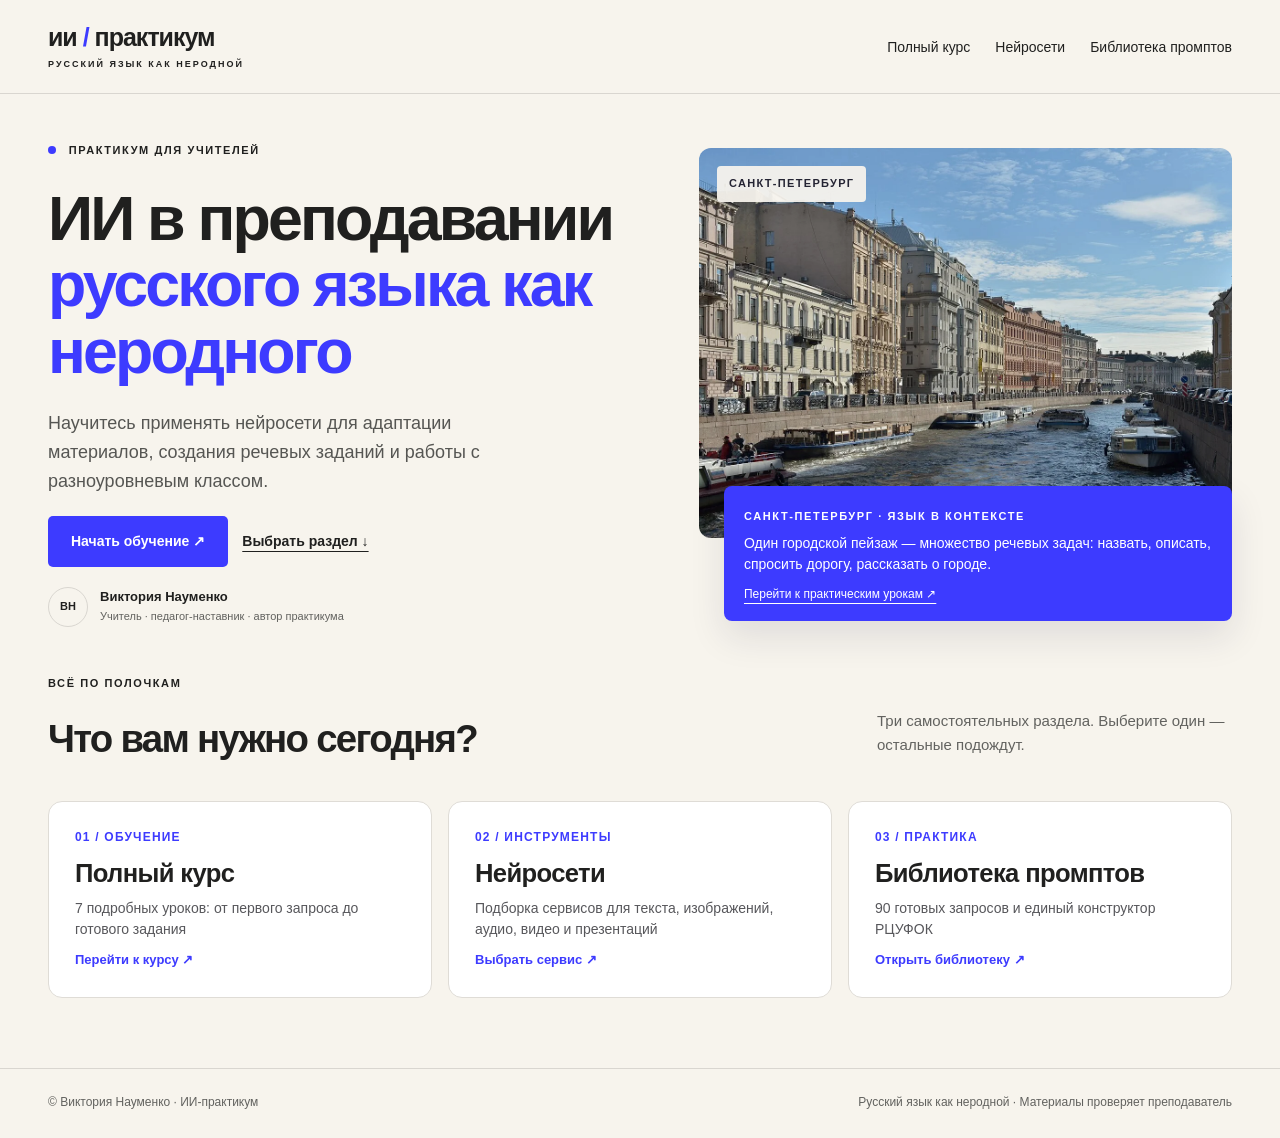
==== docs/index.html @ 8ccc980a "Simplify introductory copy and advertise focused seven-lesson course" ====
<!doctype html><html lang="ru"><head><meta charset="utf-8"><meta name="viewport" content="width=device-width,initial-scale=1"><meta name="description" content="Практикум Виктории Науменко по использованию нейросетей в преподавании русского языка как неродного. Курс, каталог нейросетей и библиотека промптов."><title>ИИ в преподавании русского языка как неродного — Виктория Науменко</title><link rel="icon" href="assets/favicon.svg" type="image/svg+xml"><link rel="stylesheet" href="style.css"></head><body class="home-page"><a class="skip" href="#main">Перейти к содержанию</a><header><a class="brand" href="index.html">ии<span> / </span>практикум<span class="brandtag">РУССКИЙ ЯЗЫК КАК НЕРОДНОЙ</span></a><nav aria-label="Разделы сайта"><a href="course.html">Полный курс</a><a href="tools.html">Нейросети</a><a href="ai-lab.html#library">Библиотека промптов</a></nav></header><main id="main"><section class="hero wrap"><div class="hero-copy"><div class="eyebrow"><span class="dot"></span> ПРАКТИКУМ ДЛЯ УЧИТЕЛЕЙ</div><h1>ИИ в преподавании <span>русского языка как неродного</span></h1><p class="lead">Научитесь применять нейросети для адаптации материалов, создания речевых заданий и работы с разноуровневым классом.</p><div class="actions"><a class="button primary" href="course.html">Начать обучение ↗</a><a class="textlink" href="#sections">Выбрать раздел ↓</a></div><div class="byline"><span class="initials">ВН</span><div><b>Виктория Науменко</b><small>Учитель · педагог-наставник · автор практикума</small></div></div></div><figure class="hero-photo"><img id="heroPhoto" src="assets/petersburg-moyka.webp" width="900" height="1100" fetchpriority="high" alt="Санкт-Петербург, набережная реки Мойки: историческая архитектура и городской пейзаж"><figcaption><span class="label">САНКТ-ПЕТЕРБУРГ · ЯЗЫК В КОНТЕКСТЕ</span><p>Один городской пейзаж — множество речевых задач: назвать, описать, спросить дорогу, рассказать о городе.</p><a href="course.html">Перейти к практическим урокам ↗</a></figcaption></figure></section><section id="sections" class="wrap section home-sections"><div class="sectionhead"><div><div class="eyebrow">ВСЁ ПО ПОЛОЧКАМ</div><h2>Что вам нужно сегодня?</h2></div><p>Три самостоятельных раздела. Выберите один — остальные подождут.</p></div><div class="start-grid"><a class="start-card" href="course.html"><span>01 / ОБУЧЕНИЕ</span><strong>Полный курс</strong><small>7 подробных уроков: от первого запроса до готового задания</small><b>Перейти к курсу ↗</b></a><a class="start-card" href="tools.html"><span>02 / ИНСТРУМЕНТЫ</span><strong>Нейросети</strong><small>Подборка сервисов для текста, изображений, аудио, видео и презентаций</small><b>Выбрать сервис ↗</b></a><a class="start-card" href="ai-lab.html#library"><span>03 / ПРАКТИКА</span><strong>Библиотека промптов</strong><small>90 готовых запросов и единый конструктор РЦУФОК</small><b>Открыть библиотеку ↗</b></a></div></section></main><footer class="home-footer wrap"><span>© Виктория Науменко · ИИ-практикум</span><span>Русский язык как неродной · Материалы проверяет преподаватель</span></footer></body></html>
---- docs/style.css ----
:root{--paper:#f7f4ed;--ink:#20201f;--blue:#3d3bff;--muted:#62625f;--line:#d9d6d0;--pink:#ff4fa3;--yellow:#ffd400}*{box-sizing:border-box}html{scroll-behavior:smooth;scroll-padding-top:105px}body{margin:0;background:var(--paper);color:var(--ink);font:16px/1.6 Arial,Helvetica,sans-serif}a{color:inherit;text-underline-offset:5px}button,input,select,textarea{font:inherit}button,a,input,select,textarea{ -webkit-tap-highlight-color:transparent}button{cursor:pointer}button:focus-visible,a:focus-visible,input:focus-visible,textarea:focus-visible,select:focus-visible,summary:focus-visible{outline:3px solid var(--pink);outline-offset:4px}h1,h2,h3,p{margin-top:0}h1,h2,h3{line-height:1.06;letter-spacing:-.045em}h1{font-size:clamp(55px,6.1vw,91px);font-weight:800;margin-bottom:25px}h2{font-size:clamp(34px,3.6vw,54px);font-weight:750;margin-bottom:24px}h3{font-size:25px;letter-spacing:-.025em}p{margin-bottom:20px}.wrap{max-width:1280px;margin:auto;padding-left:48px;padding-right:48px}header{display:flex;justify-content:space-between;align-items:center;padding:24px 48px;border-bottom:1px solid var(--line);position:sticky;top:0;background:rgba(247,244,237,.97);z-index:20}.brand{font-size:25px;font-weight:800;letter-spacing:-1px;text-decoration:none;line-height:1.1}.brand>span:first-child{color:var(--blue)}.brandtag{display:block;font-size:9px;letter-spacing:2px;margin-top:8px;font-weight:600}nav{display:flex;align-items:center;gap:28px}nav a{text-decoration:none;font-size:14px}.navbtn{border:1px solid var(--ink);padding:11px 18px;border-radius:4px}.hero{display:grid;grid-template-columns:1.2fr 1fr;gap:55px;padding-top:68px;padding-bottom:65px;align-items:center}.eyebrow,.label{font-size:11px;font-weight:700;letter-spacing:1.6px;line-height:1.5}.eyebrow{margin-bottom:26px}.dot{display:inline-block;width:8px;height:8px;border-radius:50%;background:var(--blue);margin-right:8px}h1 span,.blue{color:var(--blue)}.lead{font-size:18px;max-width:500px;line-height:1.6;color:#565653}.actions{display:flex;gap:14px;align-items:center;flex-wrap:wrap}.button{display:inline-flex;justify-content:center;align-items:center;gap:24px;padding:14px 22px;border:1px solid transparent;border-radius:5px;text-decoration:none;font-size:14px;font-weight:700;line-height:1.5;transition:transform .15s,background .15s}.button:hover{transform:translateY(-2px)}.primary{background:var(--blue);color:#fff}.secondary{border-color:var(--line);background:transparent;color:var(--ink)}.textlink{font-size:14px;font-weight:700}.byline{display:flex;align-items:center;gap:12px;margin-top:38px;font-size:13px}.byline small{display:block;color:var(--muted);font-size:11px}.initials{border:1px solid var(--line);border-radius:50%;width:40px;height:40px;display:grid;place-items:center;font-size:11px;font-weight:bold}.hero-art{background:#e9e7e1;border:1px solid #d9d6cf;padding:26px 30px 0;position:relative;border-radius:8px}.art-top,.art-foot{font-size:10px;letter-spacing:1px;display:flex;justify-content:space-between;align-items:center}.oldprompt{margin:24px 24px 0;background:var(--paper);padding:18px 22px;transform:rotate(-3deg);border:1px solid var(--line)}.oldprompt small,.newprompt small{font-size:10px;font-weight:bold;letter-spacing:1px}.oldprompt p{font-size:25px;line-height:1.2;margin:10px 0 0;color:#666}.arrow{text-align:center;font-size:32px;line-height:1.4}.newprompt{position:relative;background:var(--blue);color:white;padding:27px 30px;transform:rotate(2deg);box-shadow:7px 9px 0 #d4d0c8}.newprompt h2{font-size:39px;margin:16px 0 20px}.arttags{display:flex;gap:8px}.arttags span{border:1px solid #aaa9ff;border-radius:30px;padding:4px 10px;font-size:10px}.newprompt p{border-top:1px solid #8583ff;padding-top:15px;margin:17px 0 0;font-size:16px}.art-foot{padding:25px 0 18px;letter-spacing:0}.art-foot b{font-size:27px}.strip{border-block:1px solid var(--line);display:flex;justify-content:space-evenly;padding:20px 30px;gap:20px;font-size:11px;font-weight:700}.strip span:before{content:'+';color:var(--blue);margin-right:13px;font-size:16px}.section{padding-top:95px;padding-bottom:95px}.sectionhead{display:flex;justify-content:space-between;align-items:flex-end;gap:55px;margin-bottom:40px}.sectionhead h2{margin-bottom:0}.sectionhead>p{max-width:355px;color:var(--muted);font-size:15px;margin-bottom:4px}.course-layout{display:grid;grid-template-columns:260px 1fr;gap:65px}.course-aside{padding-top:30px}.course-aside strong{display:block;font-size:55px;letter-spacing:-3px;margin:5px 0}.course-aside p{font-size:13px;color:var(--muted)}progress{width:100%;height:5px;accent-color:var(--blue);margin-bottom:20px}.plain{border:0;padding:0;background:none;text-decoration:underline;font-size:12px;color:var(--muted)}.aside-note{margin-top:55px;font-size:16px;border-left:3px solid var(--pink);padding-left:17px}.lesson{border-top:1px solid var(--line)}.lesson:last-child{border-bottom:1px solid var(--line)}summary{cursor:pointer;list-style:none}summary::-webkit-details-marker{display:none}.lesson>summary{display:flex;gap:22px;padding:25px 0;align-items:center}.lesson-num{color:var(--blue);font:13px monospace}.lesson-title{font-size:20px;font-weight:700;letter-spacing:-.5px;flex:1}.lesson>summary:after{content:'+';font-size:24px}.lesson[open]>summary:after{content:'−'}.lesson-body{padding:0 0 28px 40px;font-size:15px}.lesson-body h4{margin-bottom:8px}.practice{padding:20px;background:#ebe9ff;border-radius:4px;margin:20px 0}.practice p:last-child{margin:0}.check{display:flex!important;gap:10px;align-items:flex-start;font-size:13px!important;font-weight:normal!important;cursor:pointer}.check input{width:17px!important;height:17px;margin:3px 0 0;accent-color:var(--blue);flex-shrink:0}.tools-section{background:#edebe5}.filters{display:flex;flex-wrap:wrap;gap:8px;margin-bottom:28px}.filters button,.tabs button{border:1px solid #cac7bf;background:transparent;border-radius:30px;padding:9px 17px;color:var(--ink);font-size:13px}.filters button.active,.filters button[aria-pressed=true]{background:var(--ink);color:#fff;border-color:var(--ink)}.toolsgrid{display:grid;grid-template-columns:repeat(3,1fr);gap:18px}.tool{background:var(--paper);padding:27px;border:1px solid var(--line);border-radius:7px;display:flex;flex-direction:column}.tool-top{display:flex;justify-content:space-between;align-items:center;margin-bottom:24px}.tool-icon{display:grid;place-items:center;background:#e7e5ff;color:var(--blue);font-size:23px;font-weight:800;width:46px;height:46px;border-radius:12px}.tag{font-size:10px;letter-spacing:.7px;text-transform:uppercase}.tool h3{margin-bottom:12px}.tool p{font-size:14px;color:var(--muted)}.tool .use{color:var(--ink);font-size:14px;border-top:1px solid var(--line);padding-top:15px}.tool .access{font-size:12px}.tool>a{margin-top:auto;font-size:13px;font-weight:bold}.tool .source{font-size:11px;font-weight:normal;margin-top:10px;color:var(--muted)}.source-note{border-top:1px solid #ccc8be;padding-top:24px;margin-top:30px;font-size:13px}.source-note summary{font-weight:700}.source-note[open] summary{margin-bottom:20px}.formula{display:grid;grid-template-columns:repeat(6,1fr);gap:0;border:1px solid var(--line);margin-top:45px}.formula>div{padding:22px 17px;border-right:1px solid var(--line)}.formula>div:last-child{border:0}.formula strong{display:block;color:var(--blue);font-size:55px;line-height:1.1}.formula h3{font-size:16px;margin-top:19px;letter-spacing:0}.formula p{font-size:12px;color:var(--muted);margin:0}.comparison{display:grid;grid-template-columns:1fr 1.6fr;gap:55px;margin-top:40px}.comparison>div{padding:28px 0}.comparison>div:first-child{border-top:3px solid #bcb9b1}.comparison>div:last-child{border-top:3px solid var(--blue)}.comparison h3{margin-top:24px}.comparison p{font-size:15px}.comparison .label{display:block;margin-bottom:20px}.builder-section{background:#e9e8fc}.builder{display:grid;grid-template-columns:1fr 1fr;background:var(--paper);border:1px solid #cfcded;border-radius:8px;overflow:hidden}.builder form{padding:35px}.fields{display:grid;grid-template-columns:1fr 1fr;gap:0 18px}label{display:block;font-size:12px;font-weight:700;margin-bottom:18px}label span{font-weight:normal;color:var(--muted)}input,select,textarea{width:100%;padding:11px 12px;border:1px solid #ccc9c0;border-radius:4px;background:#fffefa;color:var(--ink);margin-top:7px;font-size:14px}textarea{resize:vertical}input::placeholder,textarea::placeholder{color:#72726f}form .button{margin-top:10px;width:100%}.result{background:white;padding:35px;display:flex;flex-direction:column;border-left:1px solid var(--line)}.resulttop{display:flex;justify-content:space-between;align-items:center;margin-bottom:18px}#wordcount{font-size:11px;color:var(--muted)}#output{flex:1;min-height:520px;border:0;background:#f6f6f3;padding:20px;font:13px/1.8 monospace;margin:0 0 20px}.open-services{display:flex;flex-wrap:wrap;gap:8px 16px;font-size:12px;margin-top:25px}.open-services span{width:100%;color:var(--muted)}.hint{font-size:12px;color:var(--muted);margin:17px 0 0}.searchbar{display:flex;gap:15px;margin-bottom:22px}.search{display:flex;align-items:center;gap:12px;border-bottom:1px solid var(--ink);flex:1;margin:0;font-size:28px}.search input{border:0;background:transparent;margin:0;padding:12px 0;font-size:15px}.count{font-size:12px;color:var(--muted);margin-bottom:22px}.promptgrid{display:grid;grid-template-columns:repeat(3,1fr);gap:20px}.promptcard{padding:26px;border:1px solid var(--line);border-radius:6px;display:flex;flex-direction:column;background:#fcfaf5}.promptcard:hover{border-color:#a8a6ff}.prompttop{display:flex;align-items:center;justify-content:space-between;color:var(--blue);font-size:10px;text-transform:uppercase;letter-spacing:.7px;margin-bottom:24px}.star{font-size:25px;background:none;border:0;color:var(--ink);line-height:1}.star[aria-pressed=true]{color:#9b5e00}.promptcard h3{font-size:23px}.promptcard p{font-size:14px;color:var(--muted)}.promptcard .cardbottom{display:flex;align-items:center;justify-content:space-between;gap:10px;margin-top:auto}.cardbottom small{font-size:11px;color:var(--muted)}.linkbutton{background:none;border:0;padding:0;font-size:13px;font-weight:700;color:var(--blue);text-decoration:underline;text-underline-offset:4px}.empty{padding:40px;border:1px solid var(--line);grid-column:1/-1}.case-section{background:#efede7}.case-original{background:var(--paper);border-left:3px solid var(--blue);padding:25px 30px;margin-bottom:30px}.case-original p{margin:12px 0 0;font-size:18px;max-width:850px}.tabs{display:flex;gap:10px;margin-bottom:25px}.tabs button[aria-selected=true]{background:var(--blue);color:white;border-color:var(--blue)}#casePanel{background:#fffdf8;padding:35px;display:grid;grid-template-columns:1.1fr 1fr;gap:50px;border:1px solid var(--line);min-height:290px}#casePanel h3{font-size:24px}#casePanel p,#casePanel li{font-size:15px}.answer{font-size:13px!important;background:#eeedff;padding:16px}.checklayout{display:grid;grid-template-columns:1.7fr 1fr;gap:60px}.quality{display:flex;gap:18px;border-top:1px solid var(--line);padding:20px 0;font-size:15px;font-weight:400;margin:0}.quality input{width:18px;height:18px;margin-top:4px;accent-color:var(--blue);flex-shrink:0}.quality b{display:block;margin-bottom:5px}.quality small{font-size:13px;color:var(--muted)}.check-result{background:#eae8ff;padding:32px;align-self:start}.check-result strong{display:block;font-size:72px;letter-spacing:-5px}.check-result p{font-size:14px}.faq{border-bottom:1px solid var(--line);padding:23px 0}.faq summary{font-size:16px;font-weight:700;padding-right:25px}.faq summary:after{content:' +';float:right;color:var(--blue)}.faq p{font-size:15px;max-width:900px;margin:20px 0 0}.finish{background:var(--blue);color:white;padding:64px 0}.finish>.wrap{display:flex;justify-content:space-between;align-items:center;gap:40px}.finish h2{font-size:48px}.finish p{font-size:15px;margin:0;color:#e2e1ff}.yellow{background:var(--yellow);color:var(--ink);white-space:nowrap}footer{display:grid;grid-template-columns:1.4fr 1fr;gap:100px;padding-top:45px;padding-bottom:45px;font-size:13px}footer p{font-size:12px;color:var(--muted);margin:10px 0}footer small{font-size:11px;color:var(--muted)}dialog{border:1px solid var(--line);border-radius:10px;padding:30px;width:min(780px,calc(100% - 30px));max-height:88vh;background:var(--paper);color:var(--ink)}dialog::backdrop{background:#15153088;backdrop-filter:blur(4px)}.dialoghead{display:flex;justify-content:space-between;align-items:center;margin-bottom:20px}.dialoghead button{font-size:30px;border:0;background:none}.dialoghead+h2{font-size:30px}dialog pre{white-space:pre-wrap;font:14px/1.8 Arial,sans-serif;background:white;border:1px solid var(--line);padding:25px;max-height:48vh;overflow:auto}#toast{position:fixed;bottom:25px;left:50%;transform:translate(-50%,20px);background:var(--ink);color:white;padding:14px 24px;border-radius:7px;font-size:14px;opacity:0;pointer-events:none;z-index:100;transition:.2s}#toast.show{opacity:1;transform:translate(-50%,0)}.skip{position:fixed;top:-100px;left:10px;z-index:100;background:var(--yellow);padding:10px}.skip:focus{top:10px}@media(min-width:1500px){header{padding-inline:calc((100vw - 1184px)/2)}}@media(max-width:1000px){.wrap{padding-inline:28px}header{padding:20px 28px}.hero{gap:30px}.newprompt h2{font-size:32px}.hero-art{padding:22px 20px 0}.strip{flex-wrap:wrap;justify-content:center}.toolsgrid,.promptgrid{grid-template-columns:repeat(2,1fr)}.formula{grid-template-columns:repeat(3,1fr)}.formula>div{border-bottom:1px solid var(--line)}.course-layout{grid-template-columns:200px 1fr;gap:35px}.builder form,.result{padding:24px}.sectionhead{gap:30px}.sectionhead>p{max-width:300px}nav{gap:18px}}@media(max-width:720px){html{scroll-padding-top:130px}header{padding:14px 20px;display:block}.brand{font-size:22px;display:block}.brandtag{display:none}nav{margin-top:15px;justify-content:space-between;gap:10px}nav a{font-size:11px}.navbtn{padding:7px 10px}.wrap{padding-inline:22px}.hero{grid-template-columns:1fr;padding-top:40px;padding-bottom:40px;gap:35px}h1{font-size:60px}.eyebrow{font-size:9px;margin-bottom:22px}.hero-art{max-width:450px;width:100%;margin:auto}.newprompt h2{font-size:37px}.strip{display:grid;grid-template-columns:1fr 1fr;padding:18px;font-size:10px;gap:14px}.strip span:before{margin-right:6px}.section{padding-block:58px}.sectionhead{display:block;margin-bottom:28px}.sectionhead>p{max-width:none;margin-top:22px}.course-layout{grid-template-columns:1fr;gap:25px}.course-aside{padding:0}.course-aside strong{font-size:34px;letter-spacing:-1px}.course-aside p,.aside-note{display:none}progress{margin-bottom:5px}.lesson-title{font-size:18px}.lesson-body{padding-left:0}.toolsgrid,.promptgrid{grid-template-columns:1fr}.tool{padding:24px}.formula>div{padding:20px 13px}.formula strong{font-size:43px}.formula h3{font-size:14px}.comparison{grid-template-columns:1fr;gap:0;margin-top:25px}.builder{grid-template-columns:1fr}.result{border-left:0;border-top:1px solid var(--line)}.fields{gap:0 12px}.builder form,.result{padding:23px}#output{min-height:470px}.searchbar{gap:10px}.searchbar>.button{padding:10px;font-size:11px}.search input{font-size:13px}.filters{gap:7px}.filters button{padding:7px 12px;font-size:12px}.tabs{gap:6px}.tabs button{font-size:11px;padding:8px 10px}#casePanel{grid-template-columns:1fr;gap:12px;padding:24px}.case-original{padding:24px}.case-original p{font-size:16px}.checklayout{grid-template-columns:1fr;gap:25px}.finish>.wrap{display:block}.finish h2{font-size:40px}.finish .button{margin-top:25px}footer{grid-template-columns:1fr;gap:25px;padding-block:35px}.button{padding:13px 18px}.lead{font-size:16px}dialog{padding:20px}.hero .actions{gap:20px}}@media(prefers-reduced-motion:reduce){html{scroll-behavior:auto}*{transition:none!important}}@media print{header,.hero,.strip,#course,#tools,#formula,#builder,#library,#case,.finish,footer,.faq,.check-result button,dialog,#toast{display:none!important}.section{padding:0}.wrap{max-width:none;padding:0}#check{display:block}.checklayout{display:block}.check-result{padding:15px}.quality{break-inside:avoid}.sectionhead h2{font-size:30px}.sectionhead>p{max-width:none}.sectionhead{display:block}body{background:white;font-size:12px}.quality input{appearance:none;width:15px;height:15px;border:1px solid black}.quality input:checked:after{content:'✓'}.check-result strong{font-size:25px;letter-spacing:0}}
/* Editorial revision: photographic context and longer methodological copy. */
h1{font-size:clamp(42px,4.3vw,65px);line-height:1.08;letter-spacing:-.045em}h2{font-size:clamp(30px,3vw,45px);line-height:1.15}h3{line-height:1.2}.hero{grid-template-columns:1.15fr 1fr;gap:55px;padding-block:55px}.hero-photo{margin:0;position:relative;min-width:0}.hero-photo img{width:100%;height:520px;object-fit:cover;border-radius:4px;display:block}.hero-photo figcaption{margin:0 20px;position:relative;background:var(--blue);color:white;padding:24px 28px;margin-top:-85px;box-shadow:0 10px 25px #1d1d3e13}.hero-photo figcaption p{font-size:16px;line-height:1.5;margin:10px 0}.hero-photo figcaption a{font-size:12px}.sectionhead>div,.sectionhead>h2{max-width:690px}.sectionhead h2{max-width:650px}.sectionhead>p{min-width:260px}.starter{display:grid;grid-template-columns:170px 1fr;gap:20px;background:#dedbff;padding:25px 30px;margin-bottom:30px;border-left:4px solid var(--blue)}.starter p{margin:0;font-size:15px}.tool-scope{margin:0;min-width:240px}.tool-scope select{padding:9px;margin:3px 0 0}.tool-detail{margin:0 0 24px;font-size:13px}.tool-detail summary{font-weight:bold;text-decoration:underline;text-underline-offset:4px}.tool-detail p{font-size:13px;margin-top:15px}.tool .developer{font-size:12px}.tool .tag{max-width:75%;text-align:right}.toolsgrid{grid-template-columns:repeat(3,minmax(0,1fr))}.tool{min-width:0}.prompt-path{display:grid;grid-template-columns:1fr 1.6fr;gap:50px;padding-top:40px}.prompt-path h3{margin-top:15px}.prompt-path p,.prompt-path li{font-size:15px}.prompt-path ol{margin:0;padding-left:23px}.prompt-path li{margin-bottom:15px;padding-left:8px}.precise-prompt{margin-top:25px;padding:28px 32px;background:#eceaff;border-left:3px solid var(--blue);font-size:15px}.precise-prompt p{margin-top:15px}.form-guide{font-size:12px;color:var(--muted);line-height:1.5;border-bottom:1px solid var(--line);padding-bottom:18px}.form-error{color:#9a1625;background:#ffeded;padding:12px;font-size:13px}.output-status{font-size:12px;color:#5b5694;min-height:36px}.dialog-method{font-size:14px}.dialog-method summary{color:var(--blue);text-decoration:underline}.dialog-method details{margin-bottom:15px}#rebuildDialog h2{font-size:27px}.photo-lesson{display:grid;grid-template-columns:1.1fr 1fr;gap:50px;align-items:start}.photo-lesson figure{margin:0}.photo-lesson img{width:100%;height:440px;object-fit:cover;border-radius:5px}.photo-lesson figcaption{font-size:11px;color:var(--muted);margin-top:10px}.photo-lesson h3{font-size:27px}.photo-lesson p,.photo-lesson li{font-size:15px}.lesson-sample{padding:22px;background:#eeecff;border-left:3px solid var(--blue)}.worked-examples{background:#eeece6}.worked-example{background:var(--paper);padding:30px;margin-bottom:20px;border:1px solid var(--line)}.worked-example summary{font-size:23px;font-weight:700;line-height:1.3}.worked-example summary:after{content:' +';color:var(--blue)}.worked-example[open] summary{margin-bottom:25px}.worked-grid{display:grid;grid-template-columns:1fr 1fr;gap:25px 40px}.worked-grid h4{font-size:13px;margin:0 0 10px;color:var(--blue)}.worked-grid p{font-size:15px;margin:0}.worked-grid blockquote{font-size:15px;border-left:3px solid var(--line);margin:0;padding:10px 17px}.worked-grid .fix{background:#e8e6ff;padding:20px}.sources-footer{padding-top:30px;border-top:1px solid var(--line);font-size:12px}.sources-footer li{margin-bottom:10px}.noscript{padding:20px;background:#ffd400}.finish h2{font-size:40px;max-width:660px}.finish p{max-width:730px}.check-result strong{font-size:54px}.form-error[hidden]{display:none}.print-title{display:none}.formula{grid-template-columns:repeat(3,1fr)}.formula>div{border-bottom:1px solid var(--line)}.formula strong{font-size:44px}.formula p{font-size:13px}.photo-detail{margin-top:25px;border-top:1px solid var(--line);padding-top:20px}section{overflow-wrap:break-word}button{touch-action:manipulation}.tool-detail summary{padding-block:7px}#favOnly[aria-pressed=true]{background:var(--yellow);border-color:var(--yellow)}
@media(max-width:1000px){.toolsgrid{grid-template-columns:repeat(2,minmax(0,1fr))}.hero{gap:28px}.hero-photo img{height:490px}.hero-photo figcaption{margin-inline:10px;padding:20px}.photo-lesson{gap:25px}.sectionhead>p{min-width:230px}}
@media(max-width:720px){h1{font-size:43px}.hero{grid-template-columns:1fr;padding-top:34px;gap:30px}.hero-photo img{height:360px}.hero-photo figcaption{margin-top:-65px}.hero .lead{font-size:16px}.sectionhead>p{min-width:0}.starter{display:block;padding:22px}.starter p{margin-top:12px}.searchbar{flex-wrap:wrap}.tool-scope{width:100%;min-width:0}.search{min-width:190px}.toolsgrid{grid-template-columns:1fr}.prompt-path{grid-template-columns:1fr;gap:20px}.formula{grid-template-columns:repeat(2,1fr)}.formula>div{border-bottom:1px solid var(--line)}.photo-lesson{grid-template-columns:1fr}.photo-lesson img{height:320px}.worked-grid{grid-template-columns:1fr}.worked-example{padding:22px}.worked-example summary{font-size:20px}.finish h2{font-size:34px}.precise-prompt{padding:22px}.hero-copy .actions{align-items:flex-start}.button{min-height:44px}.filters button{min-height:40px}.form-guide{font-size:13px}.tool .tag{font-size:9px}.byline{margin-top:25px}.hero-photo figcaption p{font-size:15px}}
@media print{main>section:not(#check),.sources-footer,.noscript{display:none!important}#check{display:block!important;padding:0!important}.print-title{display:block;font-size:11px;margin-bottom:15px}.check-result{display:none}.checklayout{display:block}.quality{padding:12px 0}.quality b{font-size:13px}.quality small{font-size:11px}#check .sectionhead>p{font-size:12px}#check h2{font-size:25px}.faq{display:none}@page{size:A4;margin:16mm}}


/* Editorial refinement: recognizable Saint Petersburg hero and calmer navigation */
.hero-photo{isolation:isolate}.hero-photo img{filter:saturate(.93) contrast(1.045);object-position:center 43%;border-radius:12px}
.hero-photo:before{content:"САНКТ-ПЕТЕРБУРГ";position:absolute;z-index:2;left:18px;top:18px;padding:9px 12px;background:rgba(247,244,237,.94);color:#242433;font-size:11px;font-weight:800;letter-spacing:.12em;border-radius:4px;pointer-events:none}
.hero-photo figcaption{border-radius:8px;margin-left:25px;margin-right:0;box-shadow:0 16px 36px #1d1d3e1b}
nav{gap:clamp(10px,2vw,25px)}nav a{white-space:nowrap}
.tool{transition:transform .2s ease,box-shadow .2s ease}.tool:hover{transform:translateY(-3px);box-shadow:0 12px 32px #20204513}
.filters{gap:10px}.filters button{font-weight:650}.filters button.active{background:var(--blue);border-color:var(--blue)}
@media(max-width:700px){.hero-photo:before{left:12px;top:12px}.hero-photo figcaption{margin-right:12px;margin-left:12px}.tool:hover{transform:none}}
@media(prefers-reduced-motion:reduce){.tool{transition:none}.tool:hover{transform:none}}


/* Single learning route: the old six-step preview and duplicate interactive
   builders remain mounted for compatibility, but are no longer shown. */
#course,#builder,#library{display:none!important}
.start-grid{display:grid;grid-template-columns:repeat(3,minmax(0,1fr));gap:16px;margin:28px 0 10px}
.start-card{display:flex;flex-direction:column;gap:14px;padding:26px;min-height:205px;background:#fff;border:1px solid #dfdcd6;border-radius:14px;color:var(--ink);text-decoration:none;transition:transform .18s ease,border-color .18s ease}
.start-card:hover{transform:translateY(-3px);border-color:var(--blue)}
.start-card span{font-size:12px;font-weight:850;letter-spacing:.1em;color:var(--blue)}
.start-card strong{font-size:clamp(19px,2vw,26px);line-height:1.18;letter-spacing:-.025em}
.start-card small{font-size:14px;line-height:1.5;color:#57575b}
@media(max-width:750px){.start-grid{grid-template-columns:1fr}.start-card{min-height:0;padding:22px}}
@media(prefers-reduced-motion:reduce){.start-card{transition:none}.start-card:hover{transform:none}}


/* Focused homepage and standalone catalog */
.home-page .hero{padding-top:48px;padding-bottom:28px;gap:38px}.home-page h1{font-size:clamp(38px,4.9vw,68px);line-height:1.06;max-width:740px}.home-page .hero-photo img{height:390px}.home-page .hero-photo figcaption{padding:16px 20px;margin-top:-52px}.home-page .hero-photo figcaption p{font-size:14px;margin:5px 0}.home-page .byline{margin-top:20px}.home-page .home-sections{padding-top:20px;padding-bottom:60px}.home-page .sectionhead h2{font-size:clamp(27px,3vw,39px)}.home-page .start-card{min-height:185px;gap:10px}.start-card b{font-size:13px;color:var(--blue);margin-top:auto}.home-footer{border-top:1px solid var(--line);padding-top:24px;padding-bottom:26px;display:flex;justify-content:space-between;gap:16px;flex-wrap:wrap;color:var(--muted);font-size:12px}
.tools-page .catalog-title{font-size:clamp(42px,5vw,72px);margin:10px 0 16px}.catalog-title span{color:var(--blue)}.catalog-lead{max-width:760px}.catalog-controls{display:flex;gap:18px;flex-wrap:wrap;margin:30px 0 20px}.catalog-controls label{font-size:13px;font-weight:750;display:flex;flex-direction:column;gap:8px;flex:1;min-width:220px}.catalog-controls input,.catalog-controls select{background:#fff;border:1px solid #ccc8c1;border-radius:8px;padding:13px 15px;min-height:48px}.tools-page .filters button[aria-pressed=true]{background:var(--blue);border-color:var(--blue);color:white}.tools-page .toolsgrid{margin-bottom:26px}.tools-page .tool{background:#fff;border:1px solid var(--line);padding:24px;border-radius:12px;min-width:0}.tools-page .tool h3{font-size:24px}.tools-page .tool-country,.tools-page .tool-kind{color:var(--muted);font-size:12px}.tools-page .tool-top{display:flex;justify-content:space-between}.tools-page .tool-links{display:flex;gap:16px;flex-wrap:wrap;margin-top:20px;font-size:13px;font-weight:750}.catalog-note{font-size:13px;color:var(--muted);max-width:800px}.catalog-next{border-top:1px solid var(--line);padding:45px 0 30px}.catalog-next h2{font-size:32px}
@media(max-width:850px){.home-page .hero{grid-template-columns:1fr}.home-page .hero-photo img{height:300px}.home-page h1{font-size:clamp(36px,8vw,58px)}}
@media(max-width:650px){.home-page header,.tools-page header{padding:15px 20px;align-items:flex-start;gap:14px;flex-direction:column}.home-page header nav,.tools-page header nav{gap:10px;flex-wrap:wrap}.home-page header nav a,.tools-page header nav a{font-size:12px}.home-page .hero-photo figcaption{margin:0 10px;margin-top:-35px}.tools-page .toolsgrid{grid-template-columns:1fr}}
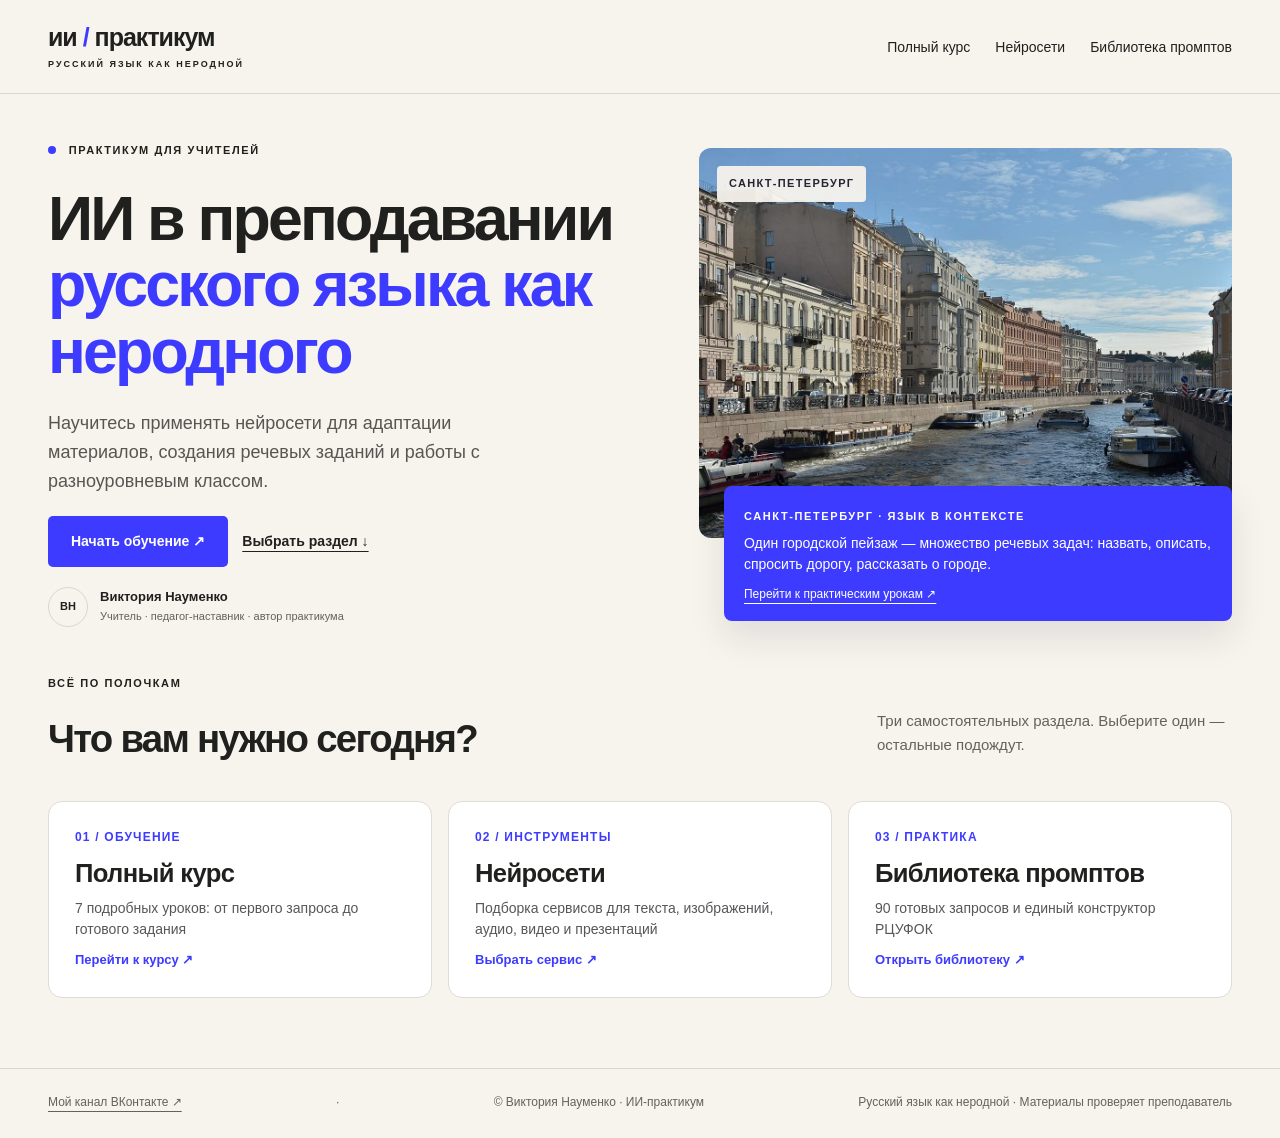
==== commit a6860d98: "Add Victoria's VK channel link to site footer" ====
--- a/docs/index.html
+++ b/docs/index.html
@@ -1 +1 @@
-<!doctype html><html lang="ru"><head><meta charset="utf-8"><meta name="viewport" content="width=device-width,initial-scale=1"><meta name="description" content="Практикум Виктории Науменко по использованию нейросетей в преподавании русского языка как неродного. Курс, каталог нейросетей и библиотека промптов."><title>ИИ в преподавании русского языка как неродного — Виктория Науменко</title><link rel="icon" href="assets/favicon.svg" type="image/svg+xml"><link rel="stylesheet" href="style.css"></head><body class="home-page"><a class="skip" href="#main">Перейти к содержанию</a><header><a class="brand" href="index.html">ии<span> / </span>практикум<span class="brandtag">РУССКИЙ ЯЗЫК КАК НЕРОДНОЙ</span></a><nav aria-label="Разделы сайта"><a href="course.html">Полный курс</a><a href="tools.html">Нейросети</a><a href="ai-lab.html#library">Библиотека промптов</a></nav></header><main id="main"><section class="hero wrap"><div class="hero-copy"><div class="eyebrow"><span class="dot"></span> ПРАКТИКУМ ДЛЯ УЧИТЕЛЕЙ</div><h1>ИИ в преподавании <span>русского языка как неродного</span></h1><p class="lead">Научитесь применять нейросети для адаптации материалов, создания речевых заданий и работы с разноуровневым классом.</p><div class="actions"><a class="button primary" href="course.html">Начать обучение ↗</a><a class="textlink" href="#sections">Выбрать раздел ↓</a></div><div class="byline"><span class="initials">ВН</span><div><b>Виктория Науменко</b><small>Учитель · педагог-наставник · автор практикума</small></div></div></div><figure class="hero-photo"><img id="heroPhoto" src="assets/petersburg-moyka.webp" width="900" height="1100" fetchpriority="high" alt="Санкт-Петербург, набережная реки Мойки: историческая архитектура и городской пейзаж"><figcaption><span class="label">САНКТ-ПЕТЕРБУРГ · ЯЗЫК В КОНТЕКСТЕ</span><p>Один городской пейзаж — множество речевых задач: назвать, описать, спросить дорогу, рассказать о городе.</p><a href="course.html">Перейти к практическим урокам ↗</a></figcaption></figure></section><section id="sections" class="wrap section home-sections"><div class="sectionhead"><div><div class="eyebrow">ВСЁ ПО ПОЛОЧКАМ</div><h2>Что вам нужно сегодня?</h2></div><p>Три самостоятельных раздела. Выберите один — остальные подождут.</p></div><div class="start-grid"><a class="start-card" href="course.html"><span>01 / ОБУЧЕНИЕ</span><strong>Полный курс</strong><small>7 подробных уроков: от первого запроса до готового задания</small><b>Перейти к курсу ↗</b></a><a class="start-card" href="tools.html"><span>02 / ИНСТРУМЕНТЫ</span><strong>Нейросети</strong><small>Подборка сервисов для текста, изображений, аудио, видео и презентаций</small><b>Выбрать сервис ↗</b></a><a class="start-card" href="ai-lab.html#library"><span>03 / ПРАКТИКА</span><strong>Библиотека промптов</strong><small>90 готовых запросов и единый конструктор РЦУФОК</small><b>Открыть библиотеку ↗</b></a></div></section></main><footer class="home-footer wrap"><span>© Виктория Науменко · ИИ-практикум</span><span>Русский язык как неродной · Материалы проверяет преподаватель</span></footer></body></html>+<!doctype html><html lang="ru"><head><meta charset="utf-8"><meta name="viewport" content="width=device-width,initial-scale=1"><meta name="description" content="Практикум Виктории Науменко по использованию нейросетей в преподавании русского языка как неродного. Курс, каталог нейросетей и библиотека промптов."><title>ИИ в преподавании русского языка как неродного — Виктория Науменко</title><link rel="icon" href="assets/favicon.svg" type="image/svg+xml"><link rel="stylesheet" href="style.css"></head><body class="home-page"><a class="skip" href="#main">Перейти к содержанию</a><header><a class="brand" href="index.html">ии<span> / </span>практикум<span class="brandtag">РУССКИЙ ЯЗЫК КАК НЕРОДНОЙ</span></a><nav aria-label="Разделы сайта"><a href="course.html">Полный курс</a><a href="tools.html">Нейросети</a><a href="ai-lab.html#library">Библиотека промптов</a></nav></header><main id="main"><section class="hero wrap"><div class="hero-copy"><div class="eyebrow"><span class="dot"></span> ПРАКТИКУМ ДЛЯ УЧИТЕЛЕЙ</div><h1>ИИ в преподавании <span>русского языка как неродного</span></h1><p class="lead">Научитесь применять нейросети для адаптации материалов, создания речевых заданий и работы с разноуровневым классом.</p><div class="actions"><a class="button primary" href="course.html">Начать обучение ↗</a><a class="textlink" href="#sections">Выбрать раздел ↓</a></div><div class="byline"><span class="initials">ВН</span><div><b>Виктория Науменко</b><small>Учитель · педагог-наставник · автор практикума</small></div></div></div><figure class="hero-photo"><img id="heroPhoto" src="assets/petersburg-moyka.webp" width="900" height="1100" fetchpriority="high" alt="Санкт-Петербург, набережная реки Мойки: историческая архитектура и городской пейзаж"><figcaption><span class="label">САНКТ-ПЕТЕРБУРГ · ЯЗЫК В КОНТЕКСТЕ</span><p>Один городской пейзаж — множество речевых задач: назвать, описать, спросить дорогу, рассказать о городе.</p><a href="course.html">Перейти к практическим урокам ↗</a></figcaption></figure></section><section id="sections" class="wrap section home-sections"><div class="sectionhead"><div><div class="eyebrow">ВСЁ ПО ПОЛОЧКАМ</div><h2>Что вам нужно сегодня?</h2></div><p>Три самостоятельных раздела. Выберите один — остальные подождут.</p></div><div class="start-grid"><a class="start-card" href="course.html"><span>01 / ОБУЧЕНИЕ</span><strong>Полный курс</strong><small>7 подробных уроков: от первого запроса до готового задания</small><b>Перейти к курсу ↗</b></a><a class="start-card" href="tools.html"><span>02 / ИНСТРУМЕНТЫ</span><strong>Нейросети</strong><small>Подборка сервисов для текста, изображений, аудио, видео и презентаций</small><b>Выбрать сервис ↗</b></a><a class="start-card" href="ai-lab.html#library"><span>03 / ПРАКТИКА</span><strong>Библиотека промптов</strong><small>90 готовых запросов и единый конструктор РЦУФОК</small><b>Открыть библиотеку ↗</b></a></div></section></main><footer class="home-footer wrap"><a href="https://vk.ru/designingthefuture" target="_blank" rel="noopener noreferrer">Мой канал ВКонтакте ↗</a> · <span>© Виктория Науменко · ИИ-практикум</span><span>Русский язык как неродной · Материалы проверяет преподаватель</span></footer></body></html>
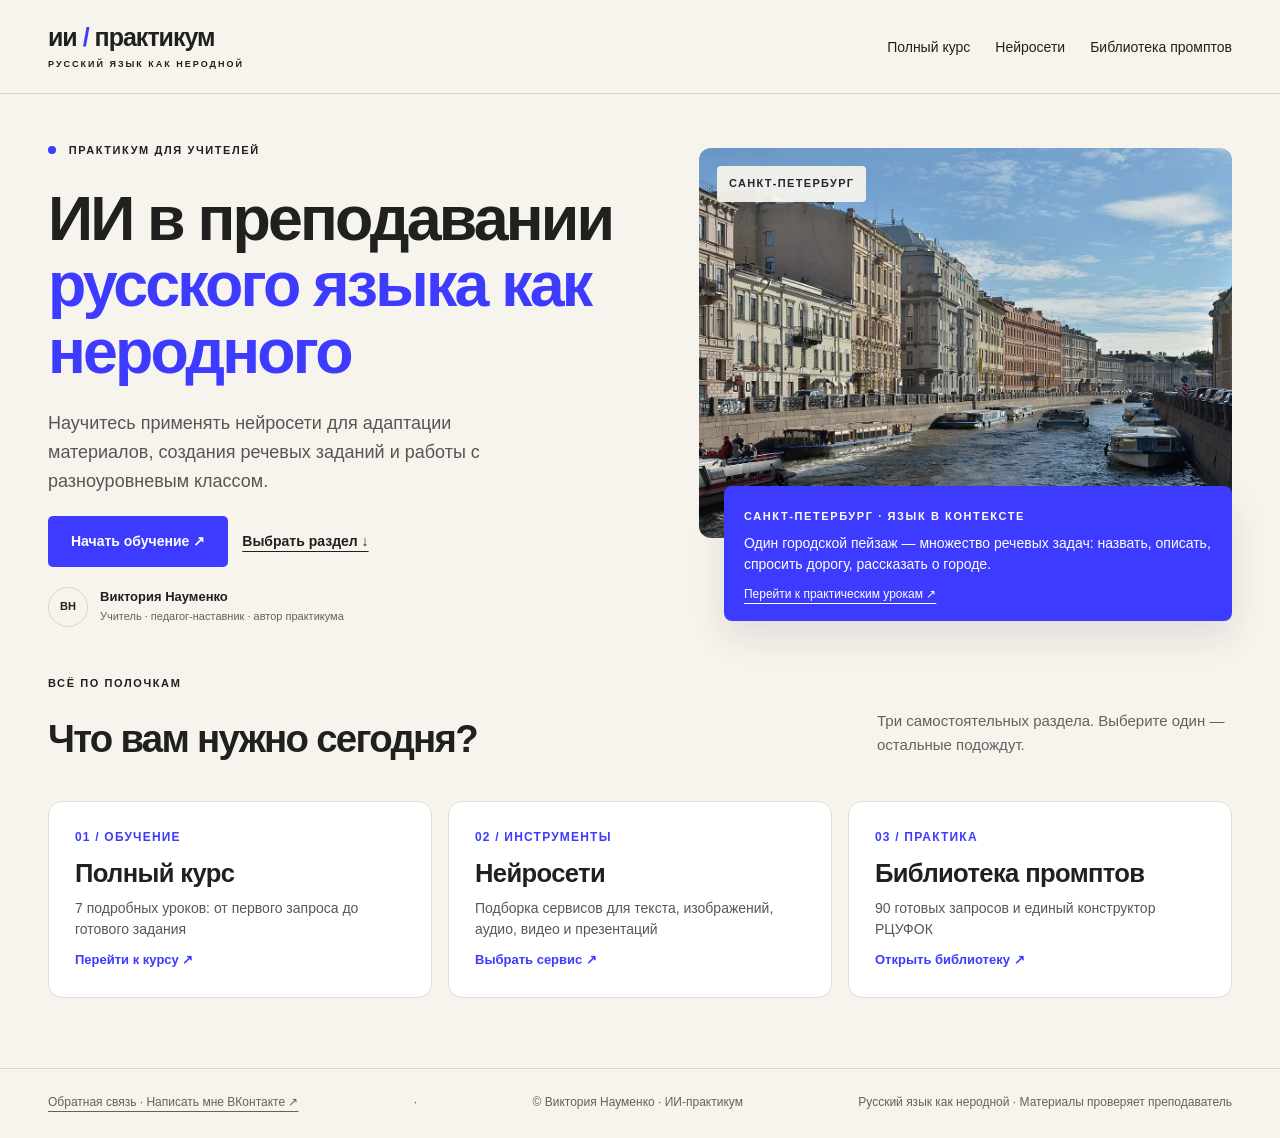
==== commit eea2753b: "Clarify VK feedback link in site footer" ====
--- a/docs/index.html
+++ b/docs/index.html
@@ -1 +1 @@
-<!doctype html><html lang="ru"><head><meta charset="utf-8"><meta name="viewport" content="width=device-width,initial-scale=1"><meta name="description" content="Практикум Виктории Науменко по использованию нейросетей в преподавании русского языка как неродного. Курс, каталог нейросетей и библиотека промптов."><title>ИИ в преподавании русского языка как неродного — Виктория Науменко</title><link rel="icon" href="assets/favicon.svg" type="image/svg+xml"><link rel="stylesheet" href="style.css"></head><body class="home-page"><a class="skip" href="#main">Перейти к содержанию</a><header><a class="brand" href="index.html">ии<span> / </span>практикум<span class="brandtag">РУССКИЙ ЯЗЫК КАК НЕРОДНОЙ</span></a><nav aria-label="Разделы сайта"><a href="course.html">Полный курс</a><a href="tools.html">Нейросети</a><a href="ai-lab.html#library">Библиотека промптов</a></nav></header><main id="main"><section class="hero wrap"><div class="hero-copy"><div class="eyebrow"><span class="dot"></span> ПРАКТИКУМ ДЛЯ УЧИТЕЛЕЙ</div><h1>ИИ в преподавании <span>русского языка как неродного</span></h1><p class="lead">Научитесь применять нейросети для адаптации материалов, создания речевых заданий и работы с разноуровневым классом.</p><div class="actions"><a class="button primary" href="course.html">Начать обучение ↗</a><a class="textlink" href="#sections">Выбрать раздел ↓</a></div><div class="byline"><span class="initials">ВН</span><div><b>Виктория Науменко</b><small>Учитель · педагог-наставник · автор практикума</small></div></div></div><figure class="hero-photo"><img id="heroPhoto" src="assets/petersburg-moyka.webp" width="900" height="1100" fetchpriority="high" alt="Санкт-Петербург, набережная реки Мойки: историческая архитектура и городской пейзаж"><figcaption><span class="label">САНКТ-ПЕТЕРБУРГ · ЯЗЫК В КОНТЕКСТЕ</span><p>Один городской пейзаж — множество речевых задач: назвать, описать, спросить дорогу, рассказать о городе.</p><a href="course.html">Перейти к практическим урокам ↗</a></figcaption></figure></section><section id="sections" class="wrap section home-sections"><div class="sectionhead"><div><div class="eyebrow">ВСЁ ПО ПОЛОЧКАМ</div><h2>Что вам нужно сегодня?</h2></div><p>Три самостоятельных раздела. Выберите один — остальные подождут.</p></div><div class="start-grid"><a class="start-card" href="course.html"><span>01 / ОБУЧЕНИЕ</span><strong>Полный курс</strong><small>7 подробных уроков: от первого запроса до готового задания</small><b>Перейти к курсу ↗</b></a><a class="start-card" href="tools.html"><span>02 / ИНСТРУМЕНТЫ</span><strong>Нейросети</strong><small>Подборка сервисов для текста, изображений, аудио, видео и презентаций</small><b>Выбрать сервис ↗</b></a><a class="start-card" href="ai-lab.html#library"><span>03 / ПРАКТИКА</span><strong>Библиотека промптов</strong><small>90 готовых запросов и единый конструктор РЦУФОК</small><b>Открыть библиотеку ↗</b></a></div></section></main><footer class="home-footer wrap"><a href="https://vk.ru/designingthefuture" target="_blank" rel="noopener noreferrer">Мой канал ВКонтакте ↗</a> · <span>© Виктория Науменко · ИИ-практикум</span><span>Русский язык как неродной · Материалы проверяет преподаватель</span></footer></body></html>+<!doctype html><html lang="ru"><head><meta charset="utf-8"><meta name="viewport" content="width=device-width,initial-scale=1"><meta name="description" content="Практикум Виктории Науменко по использованию нейросетей в преподавании русского языка как неродного. Курс, каталог нейросетей и библиотека промптов."><title>ИИ в преподавании русского языка как неродного — Виктория Науменко</title><link rel="icon" href="assets/favicon.svg" type="image/svg+xml"><link rel="stylesheet" href="style.css"></head><body class="home-page"><a class="skip" href="#main">Перейти к содержанию</a><header><a class="brand" href="index.html">ии<span> / </span>практикум<span class="brandtag">РУССКИЙ ЯЗЫК КАК НЕРОДНОЙ</span></a><nav aria-label="Разделы сайта"><a href="course.html">Полный курс</a><a href="tools.html">Нейросети</a><a href="ai-lab.html#library">Библиотека промптов</a></nav></header><main id="main"><section class="hero wrap"><div class="hero-copy"><div class="eyebrow"><span class="dot"></span> ПРАКТИКУМ ДЛЯ УЧИТЕЛЕЙ</div><h1>ИИ в преподавании <span>русского языка как неродного</span></h1><p class="lead">Научитесь применять нейросети для адаптации материалов, создания речевых заданий и работы с разноуровневым классом.</p><div class="actions"><a class="button primary" href="course.html">Начать обучение ↗</a><a class="textlink" href="#sections">Выбрать раздел ↓</a></div><div class="byline"><span class="initials">ВН</span><div><b>Виктория Науменко</b><small>Учитель · педагог-наставник · автор практикума</small></div></div></div><figure class="hero-photo"><img id="heroPhoto" src="assets/petersburg-moyka.webp" width="900" height="1100" fetchpriority="high" alt="Санкт-Петербург, набережная реки Мойки: историческая архитектура и городской пейзаж"><figcaption><span class="label">САНКТ-ПЕТЕРБУРГ · ЯЗЫК В КОНТЕКСТЕ</span><p>Один городской пейзаж — множество речевых задач: назвать, описать, спросить дорогу, рассказать о городе.</p><a href="course.html">Перейти к практическим урокам ↗</a></figcaption></figure></section><section id="sections" class="wrap section home-sections"><div class="sectionhead"><div><div class="eyebrow">ВСЁ ПО ПОЛОЧКАМ</div><h2>Что вам нужно сегодня?</h2></div><p>Три самостоятельных раздела. Выберите один — остальные подождут.</p></div><div class="start-grid"><a class="start-card" href="course.html"><span>01 / ОБУЧЕНИЕ</span><strong>Полный курс</strong><small>7 подробных уроков: от первого запроса до готового задания</small><b>Перейти к курсу ↗</b></a><a class="start-card" href="tools.html"><span>02 / ИНСТРУМЕНТЫ</span><strong>Нейросети</strong><small>Подборка сервисов для текста, изображений, аудио, видео и презентаций</small><b>Выбрать сервис ↗</b></a><a class="start-card" href="ai-lab.html#library"><span>03 / ПРАКТИКА</span><strong>Библиотека промптов</strong><small>90 готовых запросов и единый конструктор РЦУФОК</small><b>Открыть библиотеку ↗</b></a></div></section></main><footer class="home-footer wrap"><a href="https://vk.ru/designingthefuture" target="_blank" rel="noopener noreferrer">Обратная связь · Написать мне ВКонтакте ↗</a> · <span>© Виктория Науменко · ИИ-практикум</span><span>Русский язык как неродной · Материалы проверяет преподаватель</span></footer></body></html>
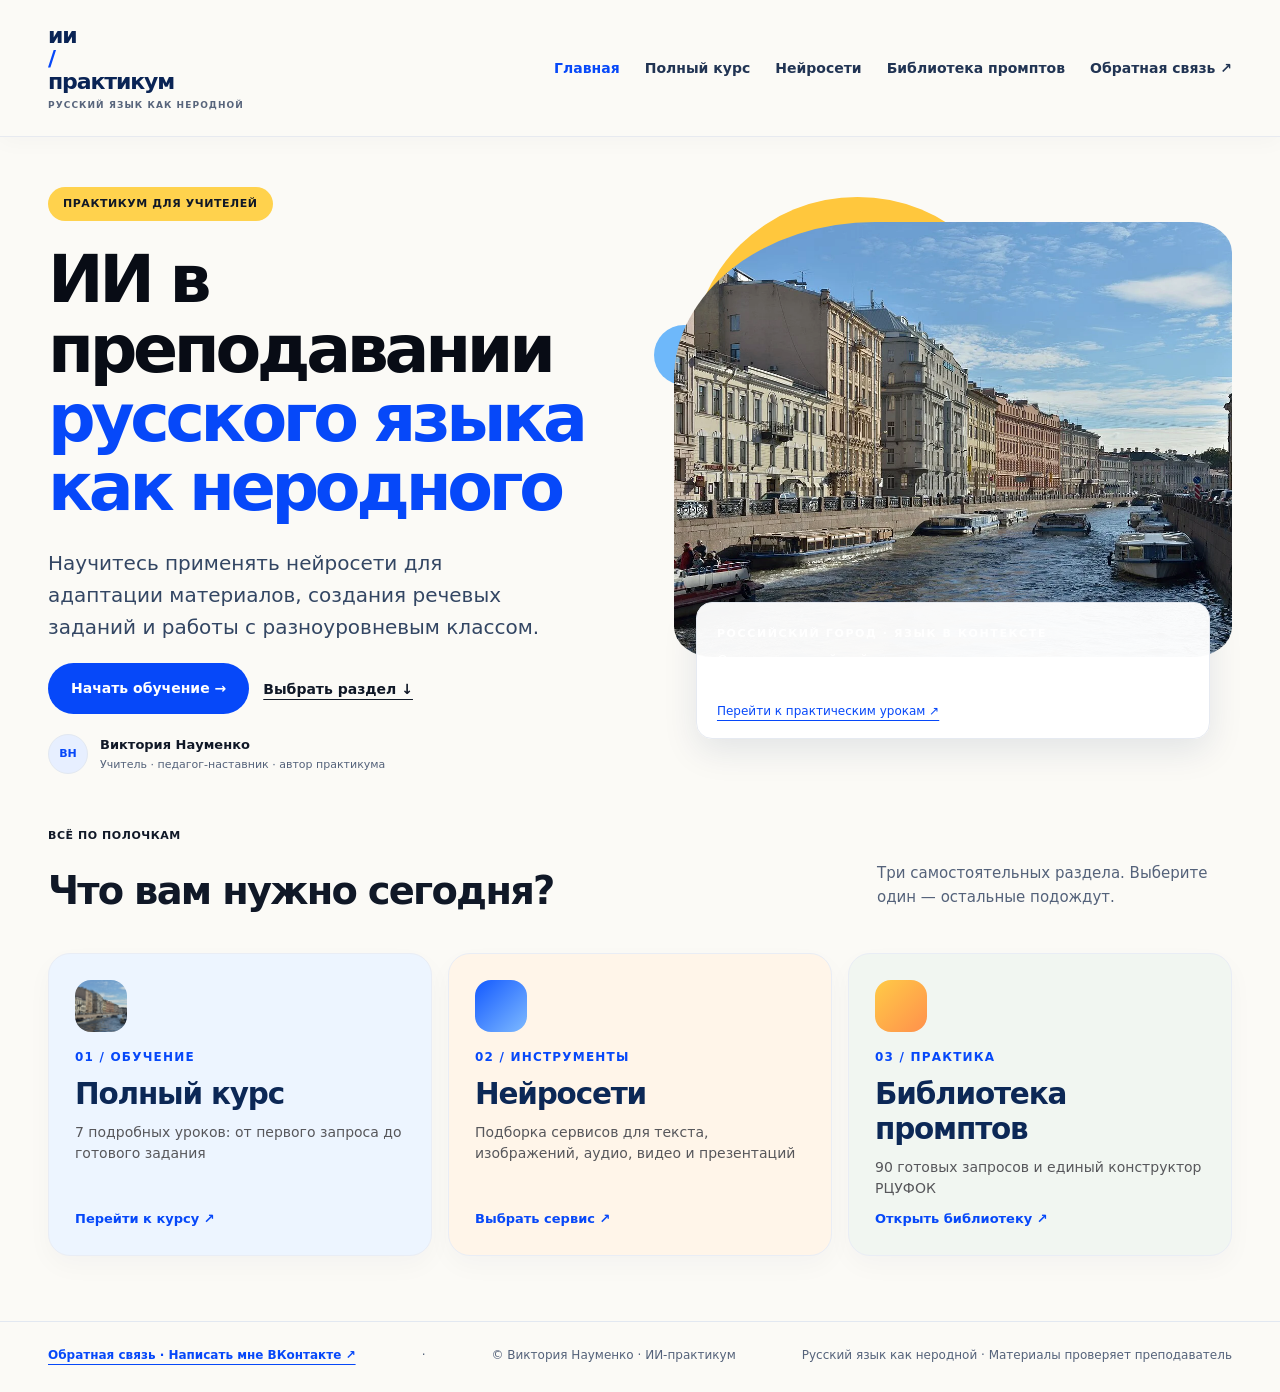
==== commit 9aff6765: "Refine homepage navigation and cultural editorial presentation" ====
--- a/docs/index.html
+++ b/docs/index.html
@@ -1 +1 @@
-<!doctype html><html lang="ru"><head><meta charset="utf-8"><meta name="viewport" content="width=device-width,initial-scale=1"><meta name="description" content="Практикум Виктории Науменко по использованию нейросетей в преподавании русского языка как неродного. Курс, каталог нейросетей и библиотека промптов."><title>ИИ в преподавании русского языка как неродного — Виктория Науменко</title><link rel="icon" href="assets/favicon.svg" type="image/svg+xml"><link rel="stylesheet" href="style.css"></head><body class="home-page"><a class="skip" href="#main">Перейти к содержанию</a><header><a class="brand" href="index.html">ии<span> / </span>практикум<span class="brandtag">РУССКИЙ ЯЗЫК КАК НЕРОДНОЙ</span></a><nav aria-label="Разделы сайта"><a href="course.html">Полный курс</a><a href="tools.html">Нейросети</a><a href="ai-lab.html#library">Библиотека промптов</a></nav></header><main id="main"><section class="hero wrap"><div class="hero-copy"><div class="eyebrow"><span class="dot"></span> ПРАКТИКУМ ДЛЯ УЧИТЕЛЕЙ</div><h1>ИИ в преподавании <span>русского языка как неродного</span></h1><p class="lead">Научитесь применять нейросети для адаптации материалов, создания речевых заданий и работы с разноуровневым классом.</p><div class="actions"><a class="button primary" href="course.html">Начать обучение ↗</a><a class="textlink" href="#sections">Выбрать раздел ↓</a></div><div class="byline"><span class="initials">ВН</span><div><b>Виктория Науменко</b><small>Учитель · педагог-наставник · автор практикума</small></div></div></div><figure class="hero-photo"><img id="heroPhoto" src="assets/petersburg-moyka.webp" width="900" height="1100" fetchpriority="high" alt="Санкт-Петербург, набережная реки Мойки: историческая архитектура и городской пейзаж"><figcaption><span class="label">САНКТ-ПЕТЕРБУРГ · ЯЗЫК В КОНТЕКСТЕ</span><p>Один городской пейзаж — множество речевых задач: назвать, описать, спросить дорогу, рассказать о городе.</p><a href="course.html">Перейти к практическим урокам ↗</a></figcaption></figure></section><section id="sections" class="wrap section home-sections"><div class="sectionhead"><div><div class="eyebrow">ВСЁ ПО ПОЛОЧКАМ</div><h2>Что вам нужно сегодня?</h2></div><p>Три самостоятельных раздела. Выберите один — остальные подождут.</p></div><div class="start-grid"><a class="start-card" href="course.html"><span>01 / ОБУЧЕНИЕ</span><strong>Полный курс</strong><small>7 подробных уроков: от первого запроса до готового задания</small><b>Перейти к курсу ↗</b></a><a class="start-card" href="tools.html"><span>02 / ИНСТРУМЕНТЫ</span><strong>Нейросети</strong><small>Подборка сервисов для текста, изображений, аудио, видео и презентаций</small><b>Выбрать сервис ↗</b></a><a class="start-card" href="ai-lab.html#library"><span>03 / ПРАКТИКА</span><strong>Библиотека промптов</strong><small>90 готовых запросов и единый конструктор РЦУФОК</small><b>Открыть библиотеку ↗</b></a></div></section></main><footer class="home-footer wrap"><a href="https://vk.ru/designingthefuture" target="_blank" rel="noopener noreferrer">Обратная связь · Написать мне ВКонтакте ↗</a> · <span>© Виктория Науменко · ИИ-практикум</span><span>Русский язык как неродной · Материалы проверяет преподаватель</span></footer></body></html>+<!doctype html><html lang="ru"><head><meta charset="utf-8"><meta name="viewport" content="width=device-width,initial-scale=1"><meta name="description" content="Практикум Виктории Науменко по использованию нейросетей в преподавании русского языка как неродного. Курс, каталог нейросетей и библиотека промптов."><title>ИИ в преподавании русского языка как неродного — Виктория Науменко</title><link rel="icon" href="assets/favicon.svg" type="image/svg+xml"><link rel="stylesheet" href="style.css"></head><body class="home-page"><a class="skip" href="#main">Перейти к содержанию</a><header><a class="brand" href="index.html">ии<span> / </span>практикум<span class="brandtag">РУССКИЙ ЯЗЫК КАК НЕРОДНОЙ</span></a><nav aria-label="Разделы сайта"><a href="index.html" aria-current="page">Главная</a><a href="course.html">Полный курс</a><a href="tools.html">Нейросети</a><a href="ai-lab.html#library">Библиотека промптов</a><a class="contact-link" href="https://vk.ru/designingthefuture" target="_blank" rel="noopener noreferrer">Обратная связь ↗</a></nav></header><main id="main"><section class="hero wrap"><div class="hero-copy"><div class="eyebrow"><span class="dot"></span> ПРАКТИКУМ ДЛЯ УЧИТЕЛЕЙ</div><h1>ИИ в преподавании <span>русского языка как неродного</span></h1><p class="lead">Научитесь применять нейросети для адаптации материалов, создания речевых заданий и работы с разноуровневым классом.</p><div class="actions"><a class="button primary" href="course.html">Начать обучение →</a><a class="textlink" href="#sections">Выбрать раздел ↓</a></div><div class="byline"><span class="initials">ВН</span><div><b>Виктория Науменко</b><small>Учитель · педагог-наставник · автор практикума</small></div></div></div><figure class="hero-photo"><img id="heroPhoto" src="assets/petersburg-moyka.webp" width="900" height="1100" fetchpriority="high" alt="Санкт-Петербург, набережная реки Мойки: историческая архитектура и городской пейзаж"><figcaption><span class="label">РОССИЙСКИЙ ГОРОД · ЯЗЫК В КОНТЕКСТЕ</span><p>Один городской пейзаж — множество речевых задач: назвать, описать, спросить дорогу, рассказать о городе.</p><a href="course.html">Перейти к практическим урокам ↗</a></figcaption></figure></section><section id="sections" class="wrap section home-sections"><div class="sectionhead"><div><div class="eyebrow">ВСЁ ПО ПОЛОЧКАМ</div><h2>Что вам нужно сегодня?</h2></div><p>Три самостоятельных раздела. Выберите один — остальные подождут.</p></div><div class="start-grid"><a class="start-card" href="course.html"><span>01 / ОБУЧЕНИЕ</span><strong>Полный курс</strong><small>7 подробных уроков: от первого запроса до готового задания</small><b>Перейти к курсу ↗</b></a><a class="start-card" href="tools.html"><span>02 / ИНСТРУМЕНТЫ</span><strong>Нейросети</strong><small>Подборка сервисов для текста, изображений, аудио, видео и презентаций</small><b>Выбрать сервис ↗</b></a><a class="start-card" href="ai-lab.html#library"><span>03 / ПРАКТИКА</span><strong>Библиотека промптов</strong><small>90 готовых запросов и единый конструктор РЦУФОК</small><b>Открыть библиотеку ↗</b></a></div></section></main><footer class="home-footer wrap"><a href="https://vk.ru/designingthefuture" target="_blank" rel="noopener noreferrer">Обратная связь · Написать мне ВКонтакте ↗</a> · <span>© Виктория Науменко · ИИ-практикум</span><span>Русский язык как неродной · Материалы проверяет преподаватель</span></footer></body></html>
--- a/docs/style.css
+++ b/docs/style.css
@@ -35,3 +35,57 @@
 .tools-page .catalog-title{font-size:clamp(42px,5vw,72px);margin:10px 0 16px}.catalog-title span{color:var(--blue)}.catalog-lead{max-width:760px}.catalog-controls{display:flex;gap:18px;flex-wrap:wrap;margin:30px 0 20px}.catalog-controls label{font-size:13px;font-weight:750;display:flex;flex-direction:column;gap:8px;flex:1;min-width:220px}.catalog-controls input,.catalog-controls select{background:#fff;border:1px solid #ccc8c1;border-radius:8px;padding:13px 15px;min-height:48px}.tools-page .filters button[aria-pressed=true]{background:var(--blue);border-color:var(--blue);color:white}.tools-page .toolsgrid{margin-bottom:26px}.tools-page .tool{background:#fff;border:1px solid var(--line);padding:24px;border-radius:12px;min-width:0}.tools-page .tool h3{font-size:24px}.tools-page .tool-country,.tools-page .tool-kind{color:var(--muted);font-size:12px}.tools-page .tool-top{display:flex;justify-content:space-between}.tools-page .tool-links{display:flex;gap:16px;flex-wrap:wrap;margin-top:20px;font-size:13px;font-weight:750}.catalog-note{font-size:13px;color:var(--muted);max-width:800px}.catalog-next{border-top:1px solid var(--line);padding:45px 0 30px}.catalog-next h2{font-size:32px}
 @media(max-width:850px){.home-page .hero{grid-template-columns:1fr}.home-page .hero-photo img{height:300px}.home-page h1{font-size:clamp(36px,8vw,58px)}}
 @media(max-width:650px){.home-page header,.tools-page header{padding:15px 20px;align-items:flex-start;gap:14px;flex-direction:column}.home-page header nav,.tools-page header nav{gap:10px;flex-wrap:wrap}.home-page header nav a,.tools-page header nav a{font-size:12px}.home-page .hero-photo figcaption{margin:0 10px;margin-top:-35px}.tools-page .toolsgrid{grid-template-columns:1fr}}
+
+/* RKN visual system 2026: editorial edtech, cultural photography, no decorative book logo */
+:root{--paper:#fbfaf6;--ink:#101827;--blue:#0648f9;--muted:#54627a;--line:#e2e8f1;--pink:#f84f9a;--yellow:#ffc73d}
+body{background:var(--paper);color:var(--ink);font-family:Inter,system-ui,-apple-system,"Segoe UI",Arial,sans-serif}
+header{background:rgba(251,250,246,.97);border-bottom:1px solid #e7eaf0;box-shadow:0 4px 22px #132a4908}
+.brand{display:inline-flex;flex-direction:column;font-size:22px;letter-spacing:-.05em;color:#0a2455;line-height:1.05}
+.brand>span:first-child{color:var(--blue)}
+.brandtag{font-size:9px;letter-spacing:.12em;line-height:1.4;margin-top:6px;color:#58657c}
+nav a{font-weight:650;color:#213453}nav a:hover,nav a[aria-current="page"]{color:var(--blue)}
+.button,.course-page button,.tools-page button{border-radius:999px}
+.button.primary{background:var(--blue);color:white}
+.home-page .hero{grid-template-columns:1.03fr 1fr;gap:clamp(28px,4vw,66px);padding-top:50px;padding-bottom:32px}
+.home-page h1{font-weight:850;font-size:clamp(42px,5.2vw,76px);letter-spacing:-.065em;line-height:1.04;color:#080c15}
+.home-page h1 span{color:var(--blue)}
+.home-page .eyebrow{display:inline-flex;align-items:center;background:#ffd24d;border-radius:999px;padding:9px 15px;letter-spacing:.05em;margin-bottom:24px}
+.home-page .eyebrow .dot{display:none}
+.home-page .lead{font-size:clamp(16px,1.6vw,20px);color:#334663}
+.home-page .hero-photo{position:relative;min-width:0}
+.home-page .hero-photo img{height:clamp(340px,34vw,490px);width:100%;object-fit:cover;border-radius:36% 7% 7% 7%;filter:saturate(1.05) contrast(1.04)}
+.home-page .hero-photo:before{content:"";background:#ffc73d;border-radius:50%;position:absolute;z-index:-1;width:55%;aspect-ratio:1;right:-14px;top:-25px}
+.home-page .hero-photo figcaption{background:rgba(255,255,255,.96);border:1px solid #e6eaf1;border-radius:16px;margin:-55px 22px 0;position:relative;box-shadow:0 12px 35px #0a24551a}
+.home-page .hero-photo:after{content:"";position:absolute;left:-20px;top:20%;width:60px;height:60px;border-radius:50%;background:#6eb8fa;z-index:-1}
+.home-page .hero-photo figcaption a{color:var(--blue)}
+.home-page .home-sections{padding-top:15px;padding-bottom:55px}
+.home-page .start-grid{gap:16px}
+.home-page .start-card{border:1px solid #e9edf5;border-radius:22px;padding:26px;min-height:235px;box-shadow:0 10px 26px #172c4508;position:relative;overflow:hidden}
+.home-page .start-card:nth-child(1){background:#edf5ff}.home-page .start-card:nth-child(2){background:#fff5e9}.home-page .start-card:nth-child(3){background:#f1f6f1}
+.home-page .start-card:before{content:"";display:block;width:52px;height:52px;border-radius:16px;background:#fff url("assets/petersburg-moyka.webp") center/cover no-repeat;margin-bottom:6px}
+.home-page .start-card:nth-child(2):before{background:linear-gradient(135deg,#1359ff,#7ebaff)}.home-page .start-card:nth-child(3):before{background:linear-gradient(135deg,#ffcb47,#ff904c)}
+.home-page .start-card strong{color:#0c2856;font-size:clamp(23px,2.3vw,30px);letter-spacing:-.04em}
+.home-page .start-card b{color:var(--blue)}
+.home-page .sectionhead .eyebrow{background:transparent;padding:0}
+.home-page .byline .initials{background:#e7efff;color:#0648f9}
+.home-page .home-footer,.home-footer{background:transparent}
+.home-page .home-footer a,.home-footer a{color:var(--blue);font-weight:700}
+.tools-page .catalog-title,.course-page h1{letter-spacing:-.06em}
+.tools-page .tool{border-radius:20px;box-shadow:0 8px 28px #162b4908}
+.tools-page .catalog-next{background:#eaf2ff;border:0;border-radius:20px;padding:30px;margin:28px 0}
+.course-page{background:var(--paper)!important;color:var(--ink)!important}
+.course-page .course-wrap{max-width:1120px!important}
+.course-page .course-intro{position:relative;padding:42px 32% 40px 0;min-height:270px}
+.course-page .course-intro:after{content:"";position:absolute;right:0;top:20px;width:30%;height:225px;border-radius:90px 22px 22px 22px;background:#ffcb45 url("assets/petersburg-moyka.webp") center/cover no-repeat}
+.course-page .course-intro h1{font-weight:850;color:#102754}
+.course-page .lesson{border-radius:20px!important;box-shadow:0 8px 24px #162b4907}
+.course-page .lesson-top{color:var(--blue)!important}
+.course-page .lesson h2{color:#0c2856}
+.course-page .self-check{background:#eff5ff!important;border-color:#d7e6ff!important}
+.course-page .formula-check input{accent-color:var(--blue)!important}
+.course-page .progress-box{border-radius:16px!important}
+.course-page .course-end{background:#eaf2ff!important}
+.course-page .course-links a{border-radius:999px!important}
+@media(max-width:900px){.home-page .hero{grid-template-columns:1fr}.home-page .hero-photo img{height:360px}.course-page .course-intro{padding-right:0;min-height:0}.course-page .course-intro:after{display:none}}
+@media(max-width:650px){header{padding:15px 20px}.home-page .hero{padding-top:30px}.home-page h1{font-size:clamp(37px,10vw,54px)}.home-page .hero-photo img{height:300px}.home-page .hero-photo figcaption{margin:-35px 10px 0}.home-page .start-card{min-height:0}.course-page .course-intro{padding:18px 0}}
+@media(prefers-reduced-motion:reduce){.home-page .start-card{transition:none}}
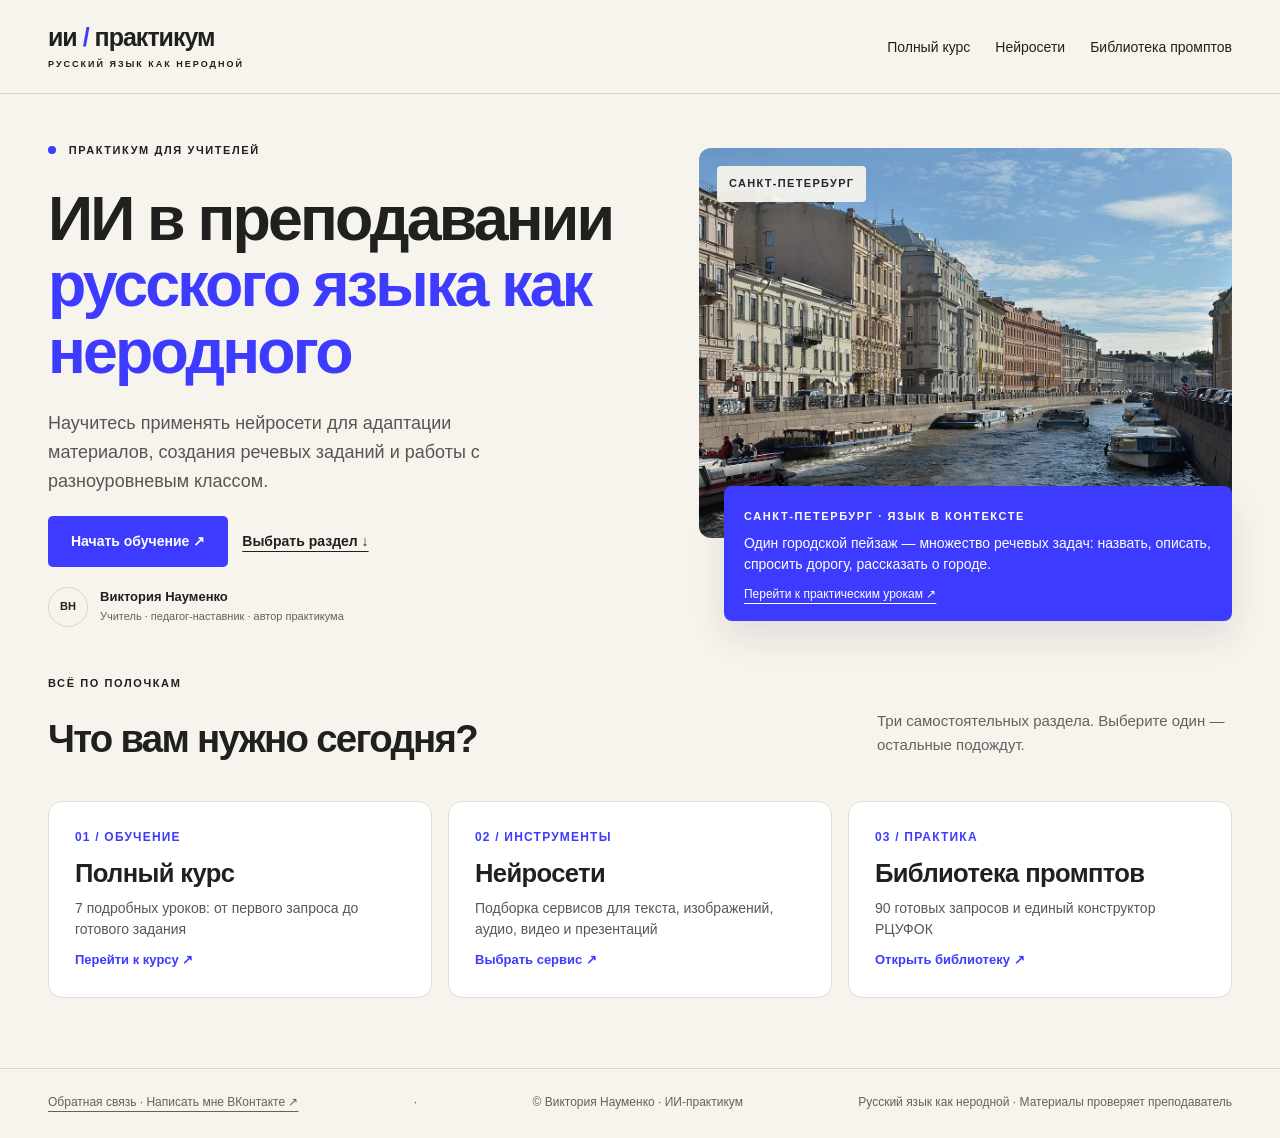
==== commit 78366373: "Restore homepage design and navigation before latest redesign" ====
--- a/docs/index.html
+++ b/docs/index.html
@@ -1 +1 @@
-<!doctype html><html lang="ru"><head><meta charset="utf-8"><meta name="viewport" content="width=device-width,initial-scale=1"><meta name="description" content="Практикум Виктории Науменко по использованию нейросетей в преподавании русского языка как неродного. Курс, каталог нейросетей и библиотека промптов."><title>ИИ в преподавании русского языка как неродного — Виктория Науменко</title><link rel="icon" href="assets/favicon.svg" type="image/svg+xml"><link rel="stylesheet" href="style.css"></head><body class="home-page"><a class="skip" href="#main">Перейти к содержанию</a><header><a class="brand" href="index.html">ии<span> / </span>практикум<span class="brandtag">РУССКИЙ ЯЗЫК КАК НЕРОДНОЙ</span></a><nav aria-label="Разделы сайта"><a href="index.html" aria-current="page">Главная</a><a href="course.html">Полный курс</a><a href="tools.html">Нейросети</a><a href="ai-lab.html#library">Библиотека промптов</a><a class="contact-link" href="https://vk.ru/designingthefuture" target="_blank" rel="noopener noreferrer">Обратная связь ↗</a></nav></header><main id="main"><section class="hero wrap"><div class="hero-copy"><div class="eyebrow"><span class="dot"></span> ПРАКТИКУМ ДЛЯ УЧИТЕЛЕЙ</div><h1>ИИ в преподавании <span>русского языка как неродного</span></h1><p class="lead">Научитесь применять нейросети для адаптации материалов, создания речевых заданий и работы с разноуровневым классом.</p><div class="actions"><a class="button primary" href="course.html">Начать обучение →</a><a class="textlink" href="#sections">Выбрать раздел ↓</a></div><div class="byline"><span class="initials">ВН</span><div><b>Виктория Науменко</b><small>Учитель · педагог-наставник · автор практикума</small></div></div></div><figure class="hero-photo"><img id="heroPhoto" src="assets/petersburg-moyka.webp" width="900" height="1100" fetchpriority="high" alt="Санкт-Петербург, набережная реки Мойки: историческая архитектура и городской пейзаж"><figcaption><span class="label">РОССИЙСКИЙ ГОРОД · ЯЗЫК В КОНТЕКСТЕ</span><p>Один городской пейзаж — множество речевых задач: назвать, описать, спросить дорогу, рассказать о городе.</p><a href="course.html">Перейти к практическим урокам ↗</a></figcaption></figure></section><section id="sections" class="wrap section home-sections"><div class="sectionhead"><div><div class="eyebrow">ВСЁ ПО ПОЛОЧКАМ</div><h2>Что вам нужно сегодня?</h2></div><p>Три самостоятельных раздела. Выберите один — остальные подождут.</p></div><div class="start-grid"><a class="start-card" href="course.html"><span>01 / ОБУЧЕНИЕ</span><strong>Полный курс</strong><small>7 подробных уроков: от первого запроса до готового задания</small><b>Перейти к курсу ↗</b></a><a class="start-card" href="tools.html"><span>02 / ИНСТРУМЕНТЫ</span><strong>Нейросети</strong><small>Подборка сервисов для текста, изображений, аудио, видео и презентаций</small><b>Выбрать сервис ↗</b></a><a class="start-card" href="ai-lab.html#library"><span>03 / ПРАКТИКА</span><strong>Библиотека промптов</strong><small>90 готовых запросов и единый конструктор РЦУФОК</small><b>Открыть библиотеку ↗</b></a></div></section></main><footer class="home-footer wrap"><a href="https://vk.ru/designingthefuture" target="_blank" rel="noopener noreferrer">Обратная связь · Написать мне ВКонтакте ↗</a> · <span>© Виктория Науменко · ИИ-практикум</span><span>Русский язык как неродной · Материалы проверяет преподаватель</span></footer></body></html>+<!doctype html><html lang="ru"><head><meta charset="utf-8"><meta name="viewport" content="width=device-width,initial-scale=1"><meta name="description" content="Практикум Виктории Науменко по использованию нейросетей в преподавании русского языка как неродного. Курс, каталог нейросетей и библиотека промптов."><title>ИИ в преподавании русского языка как неродного — Виктория Науменко</title><link rel="icon" href="assets/favicon.svg" type="image/svg+xml"><link rel="stylesheet" href="style.css"></head><body class="home-page"><a class="skip" href="#main">Перейти к содержанию</a><header><a class="brand" href="index.html">ии<span> / </span>практикум<span class="brandtag">РУССКИЙ ЯЗЫК КАК НЕРОДНОЙ</span></a><nav aria-label="Разделы сайта"><a href="course.html">Полный курс</a><a href="tools.html">Нейросети</a><a href="ai-lab.html#library">Библиотека промптов</a></nav></header><main id="main"><section class="hero wrap"><div class="hero-copy"><div class="eyebrow"><span class="dot"></span> ПРАКТИКУМ ДЛЯ УЧИТЕЛЕЙ</div><h1>ИИ в преподавании <span>русского языка как неродного</span></h1><p class="lead">Научитесь применять нейросети для адаптации материалов, создания речевых заданий и работы с разноуровневым классом.</p><div class="actions"><a class="button primary" href="course.html">Начать обучение ↗</a><a class="textlink" href="#sections">Выбрать раздел ↓</a></div><div class="byline"><span class="initials">ВН</span><div><b>Виктория Науменко</b><small>Учитель · педагог-наставник · автор практикума</small></div></div></div><figure class="hero-photo"><img id="heroPhoto" src="assets/petersburg-moyka.webp" width="900" height="1100" fetchpriority="high" alt="Санкт-Петербург, набережная реки Мойки: историческая архитектура и городской пейзаж"><figcaption><span class="label">САНКТ-ПЕТЕРБУРГ · ЯЗЫК В КОНТЕКСТЕ</span><p>Один городской пейзаж — множество речевых задач: назвать, описать, спросить дорогу, рассказать о городе.</p><a href="course.html">Перейти к практическим урокам ↗</a></figcaption></figure></section><section id="sections" class="wrap section home-sections"><div class="sectionhead"><div><div class="eyebrow">ВСЁ ПО ПОЛОЧКАМ</div><h2>Что вам нужно сегодня?</h2></div><p>Три самостоятельных раздела. Выберите один — остальные подождут.</p></div><div class="start-grid"><a class="start-card" href="course.html"><span>01 / ОБУЧЕНИЕ</span><strong>Полный курс</strong><small>7 подробных уроков: от первого запроса до готового задания</small><b>Перейти к курсу ↗</b></a><a class="start-card" href="tools.html"><span>02 / ИНСТРУМЕНТЫ</span><strong>Нейросети</strong><small>Подборка сервисов для текста, изображений, аудио, видео и презентаций</small><b>Выбрать сервис ↗</b></a><a class="start-card" href="ai-lab.html#library"><span>03 / ПРАКТИКА</span><strong>Библиотека промптов</strong><small>90 готовых запросов и единый конструктор РЦУФОК</small><b>Открыть библиотеку ↗</b></a></div></section></main><footer class="home-footer wrap"><a href="https://vk.ru/designingthefuture" target="_blank" rel="noopener noreferrer">Обратная связь · Написать мне ВКонтакте ↗</a> · <span>© Виктория Науменко · ИИ-практикум</span><span>Русский язык как неродной · Материалы проверяет преподаватель</span></footer></body></html>
--- a/docs/style.css
+++ b/docs/style.css
@@ -35,57 +35,3 @@
 .tools-page .catalog-title{font-size:clamp(42px,5vw,72px);margin:10px 0 16px}.catalog-title span{color:var(--blue)}.catalog-lead{max-width:760px}.catalog-controls{display:flex;gap:18px;flex-wrap:wrap;margin:30px 0 20px}.catalog-controls label{font-size:13px;font-weight:750;display:flex;flex-direction:column;gap:8px;flex:1;min-width:220px}.catalog-controls input,.catalog-controls select{background:#fff;border:1px solid #ccc8c1;border-radius:8px;padding:13px 15px;min-height:48px}.tools-page .filters button[aria-pressed=true]{background:var(--blue);border-color:var(--blue);color:white}.tools-page .toolsgrid{margin-bottom:26px}.tools-page .tool{background:#fff;border:1px solid var(--line);padding:24px;border-radius:12px;min-width:0}.tools-page .tool h3{font-size:24px}.tools-page .tool-country,.tools-page .tool-kind{color:var(--muted);font-size:12px}.tools-page .tool-top{display:flex;justify-content:space-between}.tools-page .tool-links{display:flex;gap:16px;flex-wrap:wrap;margin-top:20px;font-size:13px;font-weight:750}.catalog-note{font-size:13px;color:var(--muted);max-width:800px}.catalog-next{border-top:1px solid var(--line);padding:45px 0 30px}.catalog-next h2{font-size:32px}
 @media(max-width:850px){.home-page .hero{grid-template-columns:1fr}.home-page .hero-photo img{height:300px}.home-page h1{font-size:clamp(36px,8vw,58px)}}
 @media(max-width:650px){.home-page header,.tools-page header{padding:15px 20px;align-items:flex-start;gap:14px;flex-direction:column}.home-page header nav,.tools-page header nav{gap:10px;flex-wrap:wrap}.home-page header nav a,.tools-page header nav a{font-size:12px}.home-page .hero-photo figcaption{margin:0 10px;margin-top:-35px}.tools-page .toolsgrid{grid-template-columns:1fr}}
-
-/* RKN visual system 2026: editorial edtech, cultural photography, no decorative book logo */
-:root{--paper:#fbfaf6;--ink:#101827;--blue:#0648f9;--muted:#54627a;--line:#e2e8f1;--pink:#f84f9a;--yellow:#ffc73d}
-body{background:var(--paper);color:var(--ink);font-family:Inter,system-ui,-apple-system,"Segoe UI",Arial,sans-serif}
-header{background:rgba(251,250,246,.97);border-bottom:1px solid #e7eaf0;box-shadow:0 4px 22px #132a4908}
-.brand{display:inline-flex;flex-direction:column;font-size:22px;letter-spacing:-.05em;color:#0a2455;line-height:1.05}
-.brand>span:first-child{color:var(--blue)}
-.brandtag{font-size:9px;letter-spacing:.12em;line-height:1.4;margin-top:6px;color:#58657c}
-nav a{font-weight:650;color:#213453}nav a:hover,nav a[aria-current="page"]{color:var(--blue)}
-.button,.course-page button,.tools-page button{border-radius:999px}
-.button.primary{background:var(--blue);color:white}
-.home-page .hero{grid-template-columns:1.03fr 1fr;gap:clamp(28px,4vw,66px);padding-top:50px;padding-bottom:32px}
-.home-page h1{font-weight:850;font-size:clamp(42px,5.2vw,76px);letter-spacing:-.065em;line-height:1.04;color:#080c15}
-.home-page h1 span{color:var(--blue)}
-.home-page .eyebrow{display:inline-flex;align-items:center;background:#ffd24d;border-radius:999px;padding:9px 15px;letter-spacing:.05em;margin-bottom:24px}
-.home-page .eyebrow .dot{display:none}
-.home-page .lead{font-size:clamp(16px,1.6vw,20px);color:#334663}
-.home-page .hero-photo{position:relative;min-width:0}
-.home-page .hero-photo img{height:clamp(340px,34vw,490px);width:100%;object-fit:cover;border-radius:36% 7% 7% 7%;filter:saturate(1.05) contrast(1.04)}
-.home-page .hero-photo:before{content:"";background:#ffc73d;border-radius:50%;position:absolute;z-index:-1;width:55%;aspect-ratio:1;right:-14px;top:-25px}
-.home-page .hero-photo figcaption{background:rgba(255,255,255,.96);border:1px solid #e6eaf1;border-radius:16px;margin:-55px 22px 0;position:relative;box-shadow:0 12px 35px #0a24551a}
-.home-page .hero-photo:after{content:"";position:absolute;left:-20px;top:20%;width:60px;height:60px;border-radius:50%;background:#6eb8fa;z-index:-1}
-.home-page .hero-photo figcaption a{color:var(--blue)}
-.home-page .home-sections{padding-top:15px;padding-bottom:55px}
-.home-page .start-grid{gap:16px}
-.home-page .start-card{border:1px solid #e9edf5;border-radius:22px;padding:26px;min-height:235px;box-shadow:0 10px 26px #172c4508;position:relative;overflow:hidden}
-.home-page .start-card:nth-child(1){background:#edf5ff}.home-page .start-card:nth-child(2){background:#fff5e9}.home-page .start-card:nth-child(3){background:#f1f6f1}
-.home-page .start-card:before{content:"";display:block;width:52px;height:52px;border-radius:16px;background:#fff url("assets/petersburg-moyka.webp") center/cover no-repeat;margin-bottom:6px}
-.home-page .start-card:nth-child(2):before{background:linear-gradient(135deg,#1359ff,#7ebaff)}.home-page .start-card:nth-child(3):before{background:linear-gradient(135deg,#ffcb47,#ff904c)}
-.home-page .start-card strong{color:#0c2856;font-size:clamp(23px,2.3vw,30px);letter-spacing:-.04em}
-.home-page .start-card b{color:var(--blue)}
-.home-page .sectionhead .eyebrow{background:transparent;padding:0}
-.home-page .byline .initials{background:#e7efff;color:#0648f9}
-.home-page .home-footer,.home-footer{background:transparent}
-.home-page .home-footer a,.home-footer a{color:var(--blue);font-weight:700}
-.tools-page .catalog-title,.course-page h1{letter-spacing:-.06em}
-.tools-page .tool{border-radius:20px;box-shadow:0 8px 28px #162b4908}
-.tools-page .catalog-next{background:#eaf2ff;border:0;border-radius:20px;padding:30px;margin:28px 0}
-.course-page{background:var(--paper)!important;color:var(--ink)!important}
-.course-page .course-wrap{max-width:1120px!important}
-.course-page .course-intro{position:relative;padding:42px 32% 40px 0;min-height:270px}
-.course-page .course-intro:after{content:"";position:absolute;right:0;top:20px;width:30%;height:225px;border-radius:90px 22px 22px 22px;background:#ffcb45 url("assets/petersburg-moyka.webp") center/cover no-repeat}
-.course-page .course-intro h1{font-weight:850;color:#102754}
-.course-page .lesson{border-radius:20px!important;box-shadow:0 8px 24px #162b4907}
-.course-page .lesson-top{color:var(--blue)!important}
-.course-page .lesson h2{color:#0c2856}
-.course-page .self-check{background:#eff5ff!important;border-color:#d7e6ff!important}
-.course-page .formula-check input{accent-color:var(--blue)!important}
-.course-page .progress-box{border-radius:16px!important}
-.course-page .course-end{background:#eaf2ff!important}
-.course-page .course-links a{border-radius:999px!important}
-@media(max-width:900px){.home-page .hero{grid-template-columns:1fr}.home-page .hero-photo img{height:360px}.course-page .course-intro{padding-right:0;min-height:0}.course-page .course-intro:after{display:none}}
-@media(max-width:650px){header{padding:15px 20px}.home-page .hero{padding-top:30px}.home-page h1{font-size:clamp(37px,10vw,54px)}.home-page .hero-photo img{height:300px}.home-page .hero-photo figcaption{margin:-35px 10px 0}.home-page .start-card{min-height:0}.course-page .course-intro{padding:18px 0}}
-@media(prefers-reduced-motion:reduce){.home-page .start-card{transition:none}}
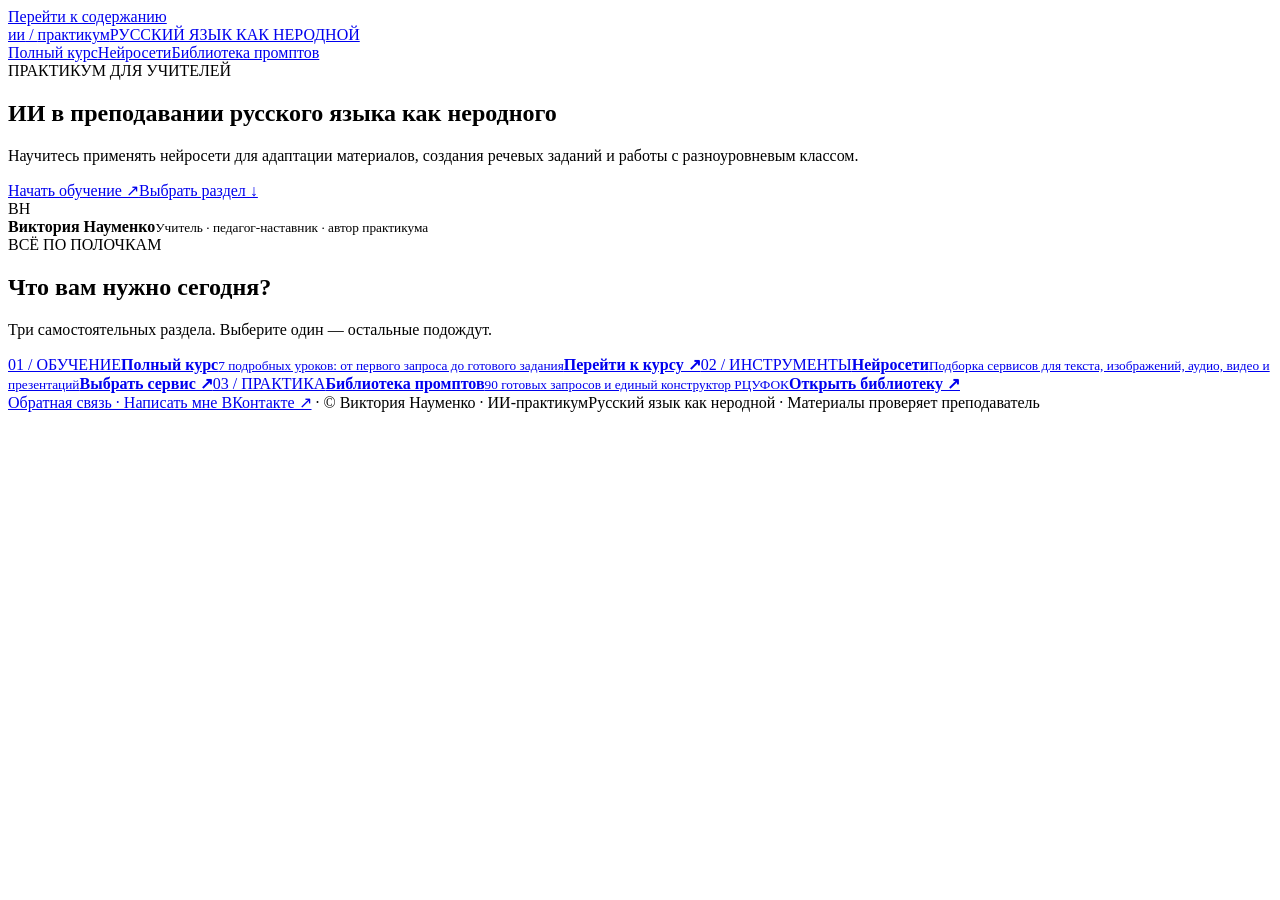
==== commit 12de1c47: "Remove all homepage imagery and restore clean text-first layout" ====
--- a/docs/index.html
+++ b/docs/index.html
@@ -1 +1 @@
-<!doctype html><html lang="ru"><head><meta charset="utf-8"><meta name="viewport" content="width=device-width,initial-scale=1"><meta name="description" content="Практикум Виктории Науменко по использованию нейросетей в преподавании русского языка как неродного. Курс, каталог нейросетей и библиотека промптов."><title>ИИ в преподавании русского языка как неродного — Виктория Науменко</title><link rel="icon" href="assets/favicon.svg" type="image/svg+xml"><link rel="stylesheet" href="style.css"></head><body class="home-page"><a class="skip" href="#main">Перейти к содержанию</a><header><a class="brand" href="index.html">ии<span> / </span>практикум<span class="brandtag">РУССКИЙ ЯЗЫК КАК НЕРОДНОЙ</span></a><nav aria-label="Разделы сайта"><a href="course.html">Полный курс</a><a href="tools.html">Нейросети</a><a href="ai-lab.html#library">Библиотека промптов</a></nav></header><main id="main"><section class="hero wrap"><div class="hero-copy"><div class="eyebrow"><span class="dot"></span> ПРАКТИКУМ ДЛЯ УЧИТЕЛЕЙ</div><h1>ИИ в преподавании <span>русского языка как неродного</span></h1><p class="lead">Научитесь применять нейросети для адаптации материалов, создания речевых заданий и работы с разноуровневым классом.</p><div class="actions"><a class="button primary" href="course.html">Начать обучение ↗</a><a class="textlink" href="#sections">Выбрать раздел ↓</a></div><div class="byline"><span class="initials">ВН</span><div><b>Виктория Науменко</b><small>Учитель · педагог-наставник · автор практикума</small></div></div></div><figure class="hero-photo"><img id="heroPhoto" src="assets/petersburg-moyka.webp" width="900" height="1100" fetchpriority="high" alt="Санкт-Петербург, набережная реки Мойки: историческая архитектура и городской пейзаж"><figcaption><span class="label">САНКТ-ПЕТЕРБУРГ · ЯЗЫК В КОНТЕКСТЕ</span><p>Один городской пейзаж — множество речевых задач: назвать, описать, спросить дорогу, рассказать о городе.</p><a href="course.html">Перейти к практическим урокам ↗</a></figcaption></figure></section><section id="sections" class="wrap section home-sections"><div class="sectionhead"><div><div class="eyebrow">ВСЁ ПО ПОЛОЧКАМ</div><h2>Что вам нужно сегодня?</h2></div><p>Три самостоятельных раздела. Выберите один — остальные подождут.</p></div><div class="start-grid"><a class="start-card" href="course.html"><span>01 / ОБУЧЕНИЕ</span><strong>Полный курс</strong><small>7 подробных уроков: от первого запроса до готового задания</small><b>Перейти к курсу ↗</b></a><a class="start-card" href="tools.html"><span>02 / ИНСТРУМЕНТЫ</span><strong>Нейросети</strong><small>Подборка сервисов для текста, изображений, аудио, видео и презентаций</small><b>Выбрать сервис ↗</b></a><a class="start-card" href="ai-lab.html#library"><span>03 / ПРАКТИКА</span><strong>Библиотека промптов</strong><small>90 готовых запросов и единый конструктор РЦУФОК</small><b>Открыть библиотеку ↗</b></a></div></section></main><footer class="home-footer wrap"><a href="https://vk.ru/designingthefuture" target="_blank" rel="noopener noreferrer">Обратная связь · Написать мне ВКонтакте ↗</a> · <span>© Виктория Науменко · ИИ-практикум</span><span>Русский язык как неродной · Материалы проверяет преподаватель</span></footer></body></html>+<!doctype html><html lang="ru"><head><meta charset="utf-8"><meta name="viewport" content="width=device-width,initial-scale=1"><meta name="description" content="Практикум Виктории Науменко по использованию нейросетей в преподавании русского языка как неродного. Курс, каталог нейросетей и библиотека промптов."><title>ИИ в преподавании русского языка как неродного — Виктория Науменко</title><link rel="icon" href="assets/favicon.svg" type="image/svg+xml"><link rel="stylesheet" href="style-clean-20261026.css"></head><body class="home-page"><a class="skip" href="#main">Перейти к содержанию</a><header><a class="brand" href="index.html">ии<span> / </span>практикум<span class="brandtag">РУССКИЙ ЯЗЫК КАК НЕРОДНОЙ</span></a><nav aria-label="Разделы сайта"><a href="course.html">Полный курс</a><a href="tools.html">Нейросети</a><a href="ai-lab.html#library">Библиотека промптов</a></nav></header><main id="main"><section class="hero wrap"><div class="hero-copy"><div class="eyebrow"><span class="dot"></span> ПРАКТИКУМ ДЛЯ УЧИТЕЛЕЙ</div><h1>ИИ в преподавании <span>русского языка как неродного</span></h1><p class="lead">Научитесь применять нейросети для адаптации материалов, создания речевых заданий и работы с разноуровневым классом.</p><div class="actions"><a class="button primary" href="course.html">Начать обучение ↗</a><a class="textlink" href="#sections">Выбрать раздел ↓</a></div><div class="byline"><span class="initials">ВН</span><div><b>Виктория Науменко</b><small>Учитель · педагог-наставник · автор практикума</small></div></div></div></section><section id="sections" class="wrap section home-sections"><div class="sectionhead"><div><div class="eyebrow">ВСЁ ПО ПОЛОЧКАМ</div><h2>Что вам нужно сегодня?</h2></div><p>Три самостоятельных раздела. Выберите один — остальные подождут.</p></div><div class="start-grid"><a class="start-card" href="course.html"><span>01 / ОБУЧЕНИЕ</span><strong>Полный курс</strong><small>7 подробных уроков: от первого запроса до готового задания</small><b>Перейти к курсу ↗</b></a><a class="start-card" href="tools.html"><span>02 / ИНСТРУМЕНТЫ</span><strong>Нейросети</strong><small>Подборка сервисов для текста, изображений, аудио, видео и презентаций</small><b>Выбрать сервис ↗</b></a><a class="start-card" href="ai-lab.html#library"><span>03 / ПРАКТИКА</span><strong>Библиотека промптов</strong><small>90 готовых запросов и единый конструктор РЦУФОК</small><b>Открыть библиотеку ↗</b></a></div></section></main><footer class="home-footer wrap"><a href="https://vk.ru/designingthefuture" target="_blank" rel="noopener noreferrer">Обратная связь · Написать мне ВКонтакте ↗</a> · <span>© Виктория Науменко · ИИ-практикум</span><span>Русский язык как неродной · Материалы проверяет преподаватель</span></footer></body></html>
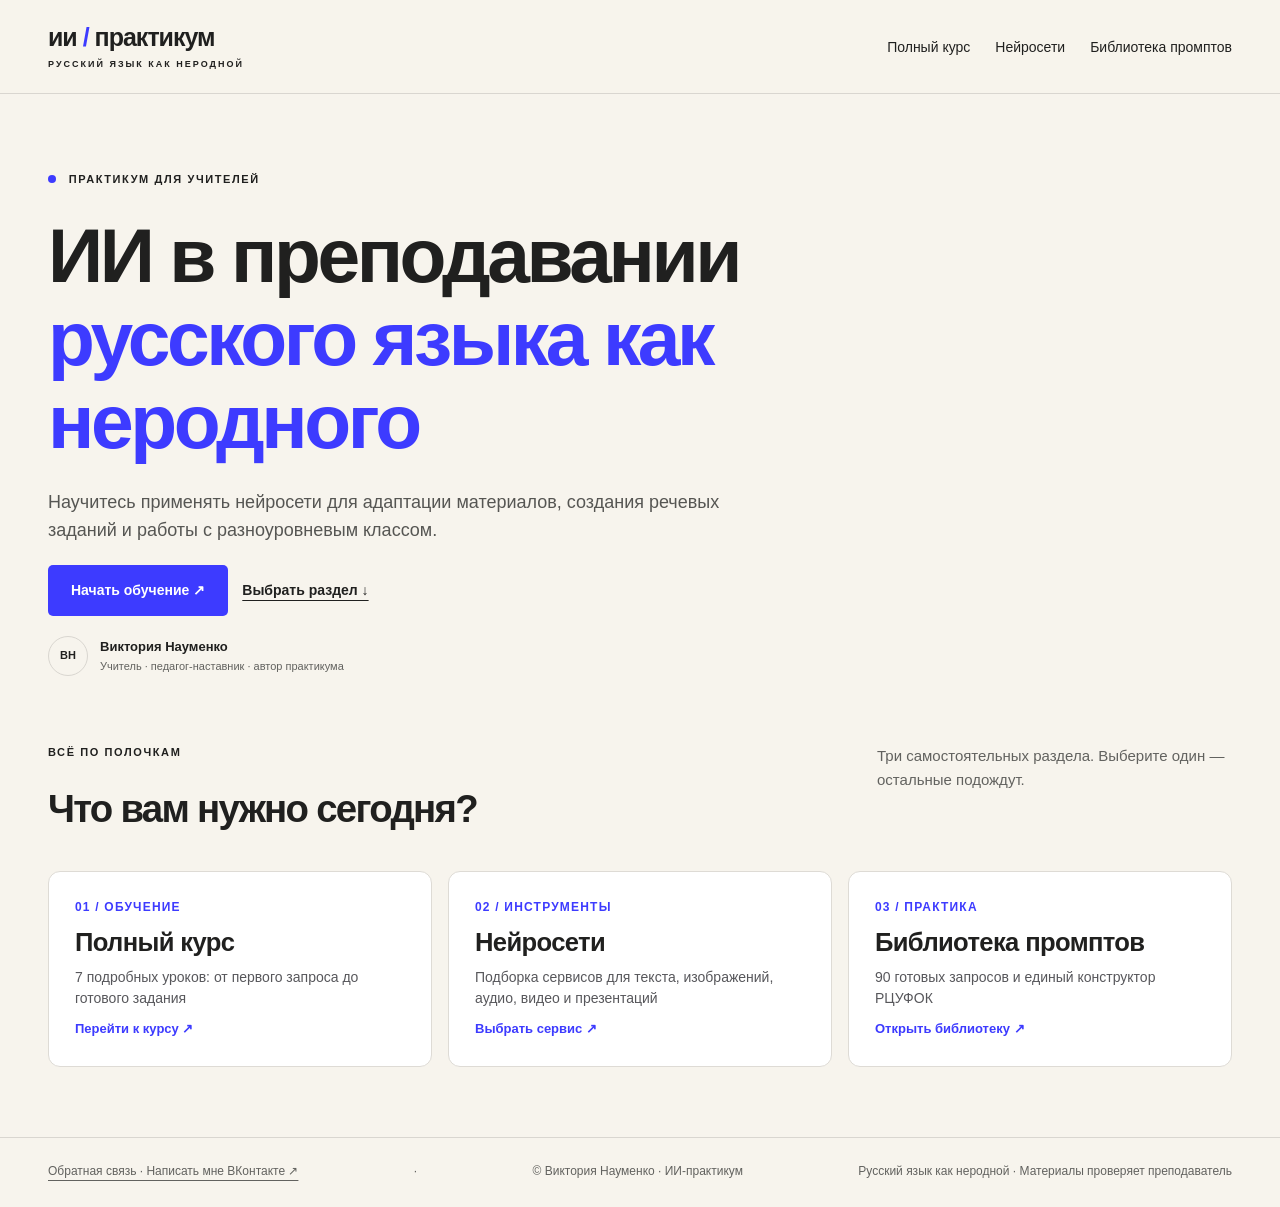
==== commit 62c5e5df: "Emergency fix: inline all CSS to prevent unstyled pages during presentation" ====
--- a/docs/index.html
+++ b/docs/index.html
@@ -1 +1,80 @@
-<!doctype html><html lang="ru"><head><meta charset="utf-8"><meta name="viewport" content="width=device-width,initial-scale=1"><meta name="description" content="Практикум Виктории Науменко по использованию нейросетей в преподавании русского языка как неродного. Курс, каталог нейросетей и библиотека промптов."><title>ИИ в преподавании русского языка как неродного — Виктория Науменко</title><link rel="icon" href="assets/favicon.svg" type="image/svg+xml"><link rel="stylesheet" href="style-clean-20261026.css"></head><body class="home-page"><a class="skip" href="#main">Перейти к содержанию</a><header><a class="brand" href="index.html">ии<span> / </span>практикум<span class="brandtag">РУССКИЙ ЯЗЫК КАК НЕРОДНОЙ</span></a><nav aria-label="Разделы сайта"><a href="course.html">Полный курс</a><a href="tools.html">Нейросети</a><a href="ai-lab.html#library">Библиотека промптов</a></nav></header><main id="main"><section class="hero wrap"><div class="hero-copy"><div class="eyebrow"><span class="dot"></span> ПРАКТИКУМ ДЛЯ УЧИТЕЛЕЙ</div><h1>ИИ в преподавании <span>русского языка как неродного</span></h1><p class="lead">Научитесь применять нейросети для адаптации материалов, создания речевых заданий и работы с разноуровневым классом.</p><div class="actions"><a class="button primary" href="course.html">Начать обучение ↗</a><a class="textlink" href="#sections">Выбрать раздел ↓</a></div><div class="byline"><span class="initials">ВН</span><div><b>Виктория Науменко</b><small>Учитель · педагог-наставник · автор практикума</small></div></div></div></section><section id="sections" class="wrap section home-sections"><div class="sectionhead"><div><div class="eyebrow">ВСЁ ПО ПОЛОЧКАМ</div><h2>Что вам нужно сегодня?</h2></div><p>Три самостоятельных раздела. Выберите один — остальные подождут.</p></div><div class="start-grid"><a class="start-card" href="course.html"><span>01 / ОБУЧЕНИЕ</span><strong>Полный курс</strong><small>7 подробных уроков: от первого запроса до готового задания</small><b>Перейти к курсу ↗</b></a><a class="start-card" href="tools.html"><span>02 / ИНСТРУМЕНТЫ</span><strong>Нейросети</strong><small>Подборка сервисов для текста, изображений, аудио, видео и презентаций</small><b>Выбрать сервис ↗</b></a><a class="start-card" href="ai-lab.html#library"><span>03 / ПРАКТИКА</span><strong>Библиотека промптов</strong><small>90 готовых запросов и единый конструктор РЦУФОК</small><b>Открыть библиотеку ↗</b></a></div></section></main><footer class="home-footer wrap"><a href="https://vk.ru/designingthefuture" target="_blank" rel="noopener noreferrer">Обратная связь · Написать мне ВКонтакте ↗</a> · <span>© Виктория Науменко · ИИ-практикум</span><span>Русский язык как неродной · Материалы проверяет преподаватель</span></footer></body></html>+<!doctype html><html lang="ru"><head><meta charset="utf-8"><meta name="viewport" content="width=device-width,initial-scale=1"><meta name="description" content="Практикум Виктории Науменко по использованию нейросетей в преподавании русского языка как неродного. Курс, каталог нейросетей и библиотека промптов."><title>ИИ в преподавании русского языка как неродного — Виктория Науменко</title><link rel="icon" href="assets/favicon.svg" type="image/svg+xml"><style>:root{--paper:#f7f4ed;--ink:#20201f;--blue:#3d3bff;--muted:#62625f;--line:#d9d6d0;--pink:#ff4fa3;--yellow:#ffd400}*{box-sizing:border-box}html{scroll-behavior:smooth;scroll-padding-top:105px}body{margin:0;background:var(--paper);color:var(--ink);font:16px/1.6 Arial,Helvetica,sans-serif}a{color:inherit;text-underline-offset:5px}button,input,select,textarea{font:inherit}button,a,input,select,textarea{ -webkit-tap-highlight-color:transparent}button{cursor:pointer}button:focus-visible,a:focus-visible,input:focus-visible,textarea:focus-visible,select:focus-visible,summary:focus-visible{outline:3px solid var(--pink);outline-offset:4px}h1,h2,h3,p{margin-top:0}h1,h2,h3{line-height:1.06;letter-spacing:-.045em}h1{font-size:clamp(55px,6.1vw,91px);font-weight:800;margin-bottom:25px}h2{font-size:clamp(34px,3.6vw,54px);font-weight:750;margin-bottom:24px}h3{font-size:25px;letter-spacing:-.025em}p{margin-bottom:20px}.wrap{max-width:1280px;margin:auto;padding-left:48px;padding-right:48px}header{display:flex;justify-content:space-between;align-items:center;padding:24px 48px;border-bottom:1px solid var(--line);position:sticky;top:0;background:rgba(247,244,237,.97);z-index:20}.brand{font-size:25px;font-weight:800;letter-spacing:-1px;text-decoration:none;line-height:1.1}.brand>span:first-child{color:var(--blue)}.brandtag{display:block;font-size:9px;letter-spacing:2px;margin-top:8px;font-weight:600}nav{display:flex;align-items:center;gap:28px}nav a{text-decoration:none;font-size:14px}.navbtn{border:1px solid var(--ink);padding:11px 18px;border-radius:4px}.hero{display:grid;grid-template-columns:1.2fr 1fr;gap:55px;padding-top:68px;padding-bottom:65px;align-items:center}.eyebrow,.label{font-size:11px;font-weight:700;letter-spacing:1.6px;line-height:1.5}.eyebrow{margin-bottom:26px}.dot{display:inline-block;width:8px;height:8px;border-radius:50%;background:var(--blue);margin-right:8px}h1 span,.blue{color:var(--blue)}.lead{font-size:18px;max-width:500px;line-height:1.6;color:#565653}.actions{display:flex;gap:14px;align-items:center;flex-wrap:wrap}.button{display:inline-flex;justify-content:center;align-items:center;gap:24px;padding:14px 22px;border:1px solid transparent;border-radius:5px;text-decoration:none;font-size:14px;font-weight:700;line-height:1.5;transition:transform .15s,background .15s}.button:hover{transform:translateY(-2px)}.primary{background:var(--blue);color:#fff}.secondary{border-color:var(--line);background:transparent;color:var(--ink)}.textlink{font-size:14px;font-weight:700}.byline{display:flex;align-items:center;gap:12px;margin-top:38px;font-size:13px}.byline small{display:block;color:var(--muted);font-size:11px}.initials{border:1px solid var(--line);border-radius:50%;width:40px;height:40px;display:grid;place-items:center;font-size:11px;font-weight:bold}.hero-art{background:#e9e7e1;border:1px solid #d9d6cf;padding:26px 30px 0;position:relative;border-radius:8px}.art-top,.art-foot{font-size:10px;letter-spacing:1px;display:flex;justify-content:space-between;align-items:center}.oldprompt{margin:24px 24px 0;background:var(--paper);padding:18px 22px;transform:rotate(-3deg);border:1px solid var(--line)}.oldprompt small,.newprompt small{font-size:10px;font-weight:bold;letter-spacing:1px}.oldprompt p{font-size:25px;line-height:1.2;margin:10px 0 0;color:#666}.arrow{text-align:center;font-size:32px;line-height:1.4}.newprompt{position:relative;background:var(--blue);color:white;padding:27px 30px;transform:rotate(2deg);box-shadow:7px 9px 0 #d4d0c8}.newprompt h2{font-size:39px;margin:16px 0 20px}.arttags{display:flex;gap:8px}.arttags span{border:1px solid #aaa9ff;border-radius:30px;padding:4px 10px;font-size:10px}.newprompt p{border-top:1px solid #8583ff;padding-top:15px;margin:17px 0 0;font-size:16px}.art-foot{padding:25px 0 18px;letter-spacing:0}.art-foot b{font-size:27px}.strip{border-block:1px solid var(--line);display:flex;justify-content:space-evenly;padding:20px 30px;gap:20px;font-size:11px;font-weight:700}.strip span:before{content:'+';color:var(--blue);margin-right:13px;font-size:16px}.section{padding-top:95px;padding-bottom:95px}.sectionhead{display:flex;justify-content:space-between;align-items:flex-end;gap:55px;margin-bottom:40px}.sectionhead h2{margin-bottom:0}.sectionhead>p{max-width:355px;color:var(--muted);font-size:15px;margin-bottom:4px}.course-layout{display:grid;grid-template-columns:260px 1fr;gap:65px}.course-aside{padding-top:30px}.course-aside strong{display:block;font-size:55px;letter-spacing:-3px;margin:5px 0}.course-aside p{font-size:13px;color:var(--muted)}progress{width:100%;height:5px;accent-color:var(--blue);margin-bottom:20px}.plain{border:0;padding:0;background:none;text-decoration:underline;font-size:12px;color:var(--muted)}.aside-note{margin-top:55px;font-size:16px;border-left:3px solid var(--pink);padding-left:17px}.lesson{border-top:1px solid var(--line)}.lesson:last-child{border-bottom:1px solid var(--line)}summary{cursor:pointer;list-style:none}summary::-webkit-details-marker{display:none}.lesson>summary{display:flex;gap:22px;padding:25px 0;align-items:center}.lesson-num{color:var(--blue);font:13px monospace}.lesson-title{font-size:20px;font-weight:700;letter-spacing:-.5px;flex:1}.lesson>summary:after{content:'+';font-size:24px}.lesson[open]>summary:after{content:'−'}.lesson-body{padding:0 0 28px 40px;font-size:15px}.lesson-body h4{margin-bottom:8px}.practice{padding:20px;background:#ebe9ff;border-radius:4px;margin:20px 0}.practice p:last-child{margin:0}.check{display:flex!important;gap:10px;align-items:flex-start;font-size:13px!important;font-weight:normal!important;cursor:pointer}.check input{width:17px!important;height:17px;margin:3px 0 0;accent-color:var(--blue);flex-shrink:0}.tools-section{background:#edebe5}.filters{display:flex;flex-wrap:wrap;gap:8px;margin-bottom:28px}.filters button,.tabs button{border:1px solid #cac7bf;background:transparent;border-radius:30px;padding:9px 17px;color:var(--ink);font-size:13px}.filters button.active,.filters button[aria-pressed=true]{background:var(--ink);color:#fff;border-color:var(--ink)}.toolsgrid{display:grid;grid-template-columns:repeat(3,1fr);gap:18px}.tool{background:var(--paper);padding:27px;border:1px solid var(--line);border-radius:7px;display:flex;flex-direction:column}.tool-top{display:flex;justify-content:space-between;align-items:center;margin-bottom:24px}.tool-icon{display:grid;place-items:center;background:#e7e5ff;color:var(--blue);font-size:23px;font-weight:800;width:46px;height:46px;border-radius:12px}.tag{font-size:10px;letter-spacing:.7px;text-transform:uppercase}.tool h3{margin-bottom:12px}.tool p{font-size:14px;color:var(--muted)}.tool .use{color:var(--ink);font-size:14px;border-top:1px solid var(--line);padding-top:15px}.tool .access{font-size:12px}.tool>a{margin-top:auto;font-size:13px;font-weight:bold}.tool .source{font-size:11px;font-weight:normal;margin-top:10px;color:var(--muted)}.source-note{border-top:1px solid #ccc8be;padding-top:24px;margin-top:30px;font-size:13px}.source-note summary{font-weight:700}.source-note[open] summary{margin-bottom:20px}.formula{display:grid;grid-template-columns:repeat(6,1fr);gap:0;border:1px solid var(--line);margin-top:45px}.formula>div{padding:22px 17px;border-right:1px solid var(--line)}.formula>div:last-child{border:0}.formula strong{display:block;color:var(--blue);font-size:55px;line-height:1.1}.formula h3{font-size:16px;margin-top:19px;letter-spacing:0}.formula p{font-size:12px;color:var(--muted);margin:0}.comparison{display:grid;grid-template-columns:1fr 1.6fr;gap:55px;margin-top:40px}.comparison>div{padding:28px 0}.comparison>div:first-child{border-top:3px solid #bcb9b1}.comparison>div:last-child{border-top:3px solid var(--blue)}.comparison h3{margin-top:24px}.comparison p{font-size:15px}.comparison .label{display:block;margin-bottom:20px}.builder-section{background:#e9e8fc}.builder{display:grid;grid-template-columns:1fr 1fr;background:var(--paper);border:1px solid #cfcded;border-radius:8px;overflow:hidden}.builder form{padding:35px}.fields{display:grid;grid-template-columns:1fr 1fr;gap:0 18px}label{display:block;font-size:12px;font-weight:700;margin-bottom:18px}label span{font-weight:normal;color:var(--muted)}input,select,textarea{width:100%;padding:11px 12px;border:1px solid #ccc9c0;border-radius:4px;background:#fffefa;color:var(--ink);margin-top:7px;font-size:14px}textarea{resize:vertical}input::placeholder,textarea::placeholder{color:#72726f}form .button{margin-top:10px;width:100%}.result{background:white;padding:35px;display:flex;flex-direction:column;border-left:1px solid var(--line)}.resulttop{display:flex;justify-content:space-between;align-items:center;margin-bottom:18px}#wordcount{font-size:11px;color:var(--muted)}#output{flex:1;min-height:520px;border:0;background:#f6f6f3;padding:20px;font:13px/1.8 monospace;margin:0 0 20px}.open-services{display:flex;flex-wrap:wrap;gap:8px 16px;font-size:12px;margin-top:25px}.open-services span{width:100%;color:var(--muted)}.hint{font-size:12px;color:var(--muted);margin:17px 0 0}.searchbar{display:flex;gap:15px;margin-bottom:22px}.search{display:flex;align-items:center;gap:12px;border-bottom:1px solid var(--ink);flex:1;margin:0;font-size:28px}.search input{border:0;background:transparent;margin:0;padding:12px 0;font-size:15px}.count{font-size:12px;color:var(--muted);margin-bottom:22px}.promptgrid{display:grid;grid-template-columns:repeat(3,1fr);gap:20px}.promptcard{padding:26px;border:1px solid var(--line);border-radius:6px;display:flex;flex-direction:column;background:#fcfaf5}.promptcard:hover{border-color:#a8a6ff}.prompttop{display:flex;align-items:center;justify-content:space-between;color:var(--blue);font-size:10px;text-transform:uppercase;letter-spacing:.7px;margin-bottom:24px}.star{font-size:25px;background:none;border:0;color:var(--ink);line-height:1}.star[aria-pressed=true]{color:#9b5e00}.promptcard h3{font-size:23px}.promptcard p{font-size:14px;color:var(--muted)}.promptcard .cardbottom{display:flex;align-items:center;justify-content:space-between;gap:10px;margin-top:auto}.cardbottom small{font-size:11px;color:var(--muted)}.linkbutton{background:none;border:0;padding:0;font-size:13px;font-weight:700;color:var(--blue);text-decoration:underline;text-underline-offset:4px}.empty{padding:40px;border:1px solid var(--line);grid-column:1/-1}.case-section{background:#efede7}.case-original{background:var(--paper);border-left:3px solid var(--blue);padding:25px 30px;margin-bottom:30px}.case-original p{margin:12px 0 0;font-size:18px;max-width:850px}.tabs{display:flex;gap:10px;margin-bottom:25px}.tabs button[aria-selected=true]{background:var(--blue);color:white;border-color:var(--blue)}#casePanel{background:#fffdf8;padding:35px;display:grid;grid-template-columns:1.1fr 1fr;gap:50px;border:1px solid var(--line);min-height:290px}#casePanel h3{font-size:24px}#casePanel p,#casePanel li{font-size:15px}.answer{font-size:13px!important;background:#eeedff;padding:16px}.checklayout{display:grid;grid-template-columns:1.7fr 1fr;gap:60px}.quality{display:flex;gap:18px;border-top:1px solid var(--line);padding:20px 0;font-size:15px;font-weight:400;margin:0}.quality input{width:18px;height:18px;margin-top:4px;accent-color:var(--blue);flex-shrink:0}.quality b{display:block;margin-bottom:5px}.quality small{font-size:13px;color:var(--muted)}.check-result{background:#eae8ff;padding:32px;align-self:start}.check-result strong{display:block;font-size:72px;letter-spacing:-5px}.check-result p{font-size:14px}.faq{border-bottom:1px solid var(--line);padding:23px 0}.faq summary{font-size:16px;font-weight:700;padding-right:25px}.faq summary:after{content:' +';float:right;color:var(--blue)}.faq p{font-size:15px;max-width:900px;margin:20px 0 0}.finish{background:var(--blue);color:white;padding:64px 0}.finish>.wrap{display:flex;justify-content:space-between;align-items:center;gap:40px}.finish h2{font-size:48px}.finish p{font-size:15px;margin:0;color:#e2e1ff}.yellow{background:var(--yellow);color:var(--ink);white-space:nowrap}footer{display:grid;grid-template-columns:1.4fr 1fr;gap:100px;padding-top:45px;padding-bottom:45px;font-size:13px}footer p{font-size:12px;color:var(--muted);margin:10px 0}footer small{font-size:11px;color:var(--muted)}dialog{border:1px solid var(--line);border-radius:10px;padding:30px;width:min(780px,calc(100% - 30px));max-height:88vh;background:var(--paper);color:var(--ink)}dialog::backdrop{background:#15153088;backdrop-filter:blur(4px)}.dialoghead{display:flex;justify-content:space-between;align-items:center;margin-bottom:20px}.dialoghead button{font-size:30px;border:0;background:none}.dialoghead+h2{font-size:30px}dialog pre{white-space:pre-wrap;font:14px/1.8 Arial,sans-serif;background:white;border:1px solid var(--line);padding:25px;max-height:48vh;overflow:auto}#toast{position:fixed;bottom:25px;left:50%;transform:translate(-50%,20px);background:var(--ink);color:white;padding:14px 24px;border-radius:7px;font-size:14px;opacity:0;pointer-events:none;z-index:100;transition:.2s}#toast.show{opacity:1;transform:translate(-50%,0)}.skip{position:fixed;top:-100px;left:10px;z-index:100;background:var(--yellow);padding:10px}.skip:focus{top:10px}@media(min-width:1500px){header{padding-inline:calc((100vw - 1184px)/2)}}@media(max-width:1000px){.wrap{padding-inline:28px}header{padding:20px 28px}.hero{gap:30px}.newprompt h2{font-size:32px}.hero-art{padding:22px 20px 0}.strip{flex-wrap:wrap;justify-content:center}.toolsgrid,.promptgrid{grid-template-columns:repeat(2,1fr)}.formula{grid-template-columns:repeat(3,1fr)}.formula>div{border-bottom:1px solid var(--line)}.course-layout{grid-template-columns:200px 1fr;gap:35px}.builder form,.result{padding:24px}.sectionhead{gap:30px}.sectionhead>p{max-width:300px}nav{gap:18px}}@media(max-width:720px){html{scroll-padding-top:130px}header{padding:14px 20px;display:block}.brand{font-size:22px;display:block}.brandtag{display:none}nav{margin-top:15px;justify-content:space-between;gap:10px}nav a{font-size:11px}.navbtn{padding:7px 10px}.wrap{padding-inline:22px}.hero{grid-template-columns:1fr;padding-top:40px;padding-bottom:40px;gap:35px}h1{font-size:60px}.eyebrow{font-size:9px;margin-bottom:22px}.hero-art{max-width:450px;width:100%;margin:auto}.newprompt h2{font-size:37px}.strip{display:grid;grid-template-columns:1fr 1fr;padding:18px;font-size:10px;gap:14px}.strip span:before{margin-right:6px}.section{padding-block:58px}.sectionhead{display:block;margin-bottom:28px}.sectionhead>p{max-width:none;margin-top:22px}.course-layout{grid-template-columns:1fr;gap:25px}.course-aside{padding:0}.course-aside strong{font-size:34px;letter-spacing:-1px}.course-aside p,.aside-note{display:none}progress{margin-bottom:5px}.lesson-title{font-size:18px}.lesson-body{padding-left:0}.toolsgrid,.promptgrid{grid-template-columns:1fr}.tool{padding:24px}.formula>div{padding:20px 13px}.formula strong{font-size:43px}.formula h3{font-size:14px}.comparison{grid-template-columns:1fr;gap:0;margin-top:25px}.builder{grid-template-columns:1fr}.result{border-left:0;border-top:1px solid var(--line)}.fields{gap:0 12px}.builder form,.result{padding:23px}#output{min-height:470px}.searchbar{gap:10px}.searchbar>.button{padding:10px;font-size:11px}.search input{font-size:13px}.filters{gap:7px}.filters button{padding:7px 12px;font-size:12px}.tabs{gap:6px}.tabs button{font-size:11px;padding:8px 10px}#casePanel{grid-template-columns:1fr;gap:12px;padding:24px}.case-original{padding:24px}.case-original p{font-size:16px}.checklayout{grid-template-columns:1fr;gap:25px}.finish>.wrap{display:block}.finish h2{font-size:40px}.finish .button{margin-top:25px}footer{grid-template-columns:1fr;gap:25px;padding-block:35px}.button{padding:13px 18px}.lead{font-size:16px}dialog{padding:20px}.hero .actions{gap:20px}}@media(prefers-reduced-motion:reduce){html{scroll-behavior:auto}*{transition:none!important}}@media print{header,.hero,.strip,#course,#tools,#formula,#builder,#library,#case,.finish,footer,.faq,.check-result button,dialog,#toast{display:none!important}.section{padding:0}.wrap{max-width:none;padding:0}#check{display:block}.checklayout{display:block}.check-result{padding:15px}.quality{break-inside:avoid}.sectionhead h2{font-size:30px}.sectionhead>p{max-width:none}.sectionhead{display:block}body{background:white;font-size:12px}.quality input{appearance:none;width:15px;height:15px;border:1px solid black}.quality input:checked:after{content:'✓'}.check-result strong{font-size:25px;letter-spacing:0}}
+/* Editorial revision: photographic context and longer methodological copy. */
+h1{font-size:clamp(42px,4.3vw,65px);line-height:1.08;letter-spacing:-.045em}h2{font-size:clamp(30px,3vw,45px);line-height:1.15}h3{line-height:1.2}.hero{grid-template-columns:1.15fr 1fr;gap:55px;padding-block:55px}.hero-photo{margin:0;position:relative;min-width:0}.hero-photo img{width:100%;height:520px;object-fit:cover;border-radius:4px;display:block}.hero-photo figcaption{margin:0 20px;position:relative;background:var(--blue);color:white;padding:24px 28px;margin-top:-85px;box-shadow:0 10px 25px #1d1d3e13}.hero-photo figcaption p{font-size:16px;line-height:1.5;margin:10px 0}.hero-photo figcaption a{font-size:12px}.sectionhead>div,.sectionhead>h2{max-width:690px}.sectionhead h2{max-width:650px}.sectionhead>p{min-width:260px}.starter{display:grid;grid-template-columns:170px 1fr;gap:20px;background:#dedbff;padding:25px 30px;margin-bottom:30px;border-left:4px solid var(--blue)}.starter p{margin:0;font-size:15px}.tool-scope{margin:0;min-width:240px}.tool-scope select{padding:9px;margin:3px 0 0}.tool-detail{margin:0 0 24px;font-size:13px}.tool-detail summary{font-weight:bold;text-decoration:underline;text-underline-offset:4px}.tool-detail p{font-size:13px;margin-top:15px}.tool .developer{font-size:12px}.tool .tag{max-width:75%;text-align:right}.toolsgrid{grid-template-columns:repeat(3,minmax(0,1fr))}.tool{min-width:0}.prompt-path{display:grid;grid-template-columns:1fr 1.6fr;gap:50px;padding-top:40px}.prompt-path h3{margin-top:15px}.prompt-path p,.prompt-path li{font-size:15px}.prompt-path ol{margin:0;padding-left:23px}.prompt-path li{margin-bottom:15px;padding-left:8px}.precise-prompt{margin-top:25px;padding:28px 32px;background:#eceaff;border-left:3px solid var(--blue);font-size:15px}.precise-prompt p{margin-top:15px}.form-guide{font-size:12px;color:var(--muted);line-height:1.5;border-bottom:1px solid var(--line);padding-bottom:18px}.form-error{color:#9a1625;background:#ffeded;padding:12px;font-size:13px}.output-status{font-size:12px;color:#5b5694;min-height:36px}.dialog-method{font-size:14px}.dialog-method summary{color:var(--blue);text-decoration:underline}.dialog-method details{margin-bottom:15px}#rebuildDialog h2{font-size:27px}.photo-lesson{display:grid;grid-template-columns:1.1fr 1fr;gap:50px;align-items:start}.photo-lesson figure{margin:0}.photo-lesson img{width:100%;height:440px;object-fit:cover;border-radius:5px}.photo-lesson figcaption{font-size:11px;color:var(--muted);margin-top:10px}.photo-lesson h3{font-size:27px}.photo-lesson p,.photo-lesson li{font-size:15px}.lesson-sample{padding:22px;background:#eeecff;border-left:3px solid var(--blue)}.worked-examples{background:#eeece6}.worked-example{background:var(--paper);padding:30px;margin-bottom:20px;border:1px solid var(--line)}.worked-example summary{font-size:23px;font-weight:700;line-height:1.3}.worked-example summary:after{content:' +';color:var(--blue)}.worked-example[open] summary{margin-bottom:25px}.worked-grid{display:grid;grid-template-columns:1fr 1fr;gap:25px 40px}.worked-grid h4{font-size:13px;margin:0 0 10px;color:var(--blue)}.worked-grid p{font-size:15px;margin:0}.worked-grid blockquote{font-size:15px;border-left:3px solid var(--line);margin:0;padding:10px 17px}.worked-grid .fix{background:#e8e6ff;padding:20px}.sources-footer{padding-top:30px;border-top:1px solid var(--line);font-size:12px}.sources-footer li{margin-bottom:10px}.noscript{padding:20px;background:#ffd400}.finish h2{font-size:40px;max-width:660px}.finish p{max-width:730px}.check-result strong{font-size:54px}.form-error[hidden]{display:none}.print-title{display:none}.formula{grid-template-columns:repeat(3,1fr)}.formula>div{border-bottom:1px solid var(--line)}.formula strong{font-size:44px}.formula p{font-size:13px}.photo-detail{margin-top:25px;border-top:1px solid var(--line);padding-top:20px}section{overflow-wrap:break-word}button{touch-action:manipulation}.tool-detail summary{padding-block:7px}#favOnly[aria-pressed=true]{background:var(--yellow);border-color:var(--yellow)}
+@media(max-width:1000px){.toolsgrid{grid-template-columns:repeat(2,minmax(0,1fr))}.hero{gap:28px}.hero-photo img{height:490px}.hero-photo figcaption{margin-inline:10px;padding:20px}.photo-lesson{gap:25px}.sectionhead>p{min-width:230px}}
+@media(max-width:720px){h1{font-size:43px}.hero{grid-template-columns:1fr;padding-top:34px;gap:30px}.hero-photo img{height:360px}.hero-photo figcaption{margin-top:-65px}.hero .lead{font-size:16px}.sectionhead>p{min-width:0}.starter{display:block;padding:22px}.starter p{margin-top:12px}.searchbar{flex-wrap:wrap}.tool-scope{width:100%;min-width:0}.search{min-width:190px}.toolsgrid{grid-template-columns:1fr}.prompt-path{grid-template-columns:1fr;gap:20px}.formula{grid-template-columns:repeat(2,1fr)}.formula>div{border-bottom:1px solid var(--line)}.photo-lesson{grid-template-columns:1fr}.photo-lesson img{height:320px}.worked-grid{grid-template-columns:1fr}.worked-example{padding:22px}.worked-example summary{font-size:20px}.finish h2{font-size:34px}.precise-prompt{padding:22px}.hero-copy .actions{align-items:flex-start}.button{min-height:44px}.filters button{min-height:40px}.form-guide{font-size:13px}.tool .tag{font-size:9px}.byline{margin-top:25px}.hero-photo figcaption p{font-size:15px}}
+@media print{main>section:not(#check),.sources-footer,.noscript{display:none!important}#check{display:block!important;padding:0!important}.print-title{display:block;font-size:11px;margin-bottom:15px}.check-result{display:none}.checklayout{display:block}.quality{padding:12px 0}.quality b{font-size:13px}.quality small{font-size:11px}#check .sectionhead>p{font-size:12px}#check h2{font-size:25px}.faq{display:none}@page{size:A4;margin:16mm}}
+
+
+/* Editorial refinement: recognizable Saint Petersburg hero and calmer navigation */
+.hero-photo{isolation:isolate}.hero-photo img{filter:saturate(.93) contrast(1.045);object-position:center 43%;border-radius:12px}
+.hero-photo:before{content:"САНКТ-ПЕТЕРБУРГ";position:absolute;z-index:2;left:18px;top:18px;padding:9px 12px;background:rgba(247,244,237,.94);color:#242433;font-size:11px;font-weight:800;letter-spacing:.12em;border-radius:4px;pointer-events:none}
+.hero-photo figcaption{border-radius:8px;margin-left:25px;margin-right:0;box-shadow:0 16px 36px #1d1d3e1b}
+nav{gap:clamp(10px,2vw,25px)}nav a{white-space:nowrap}
+.tool{transition:transform .2s ease,box-shadow .2s ease}.tool:hover{transform:translateY(-3px);box-shadow:0 12px 32px #20204513}
+.filters{gap:10px}.filters button{font-weight:650}.filters button.active{background:var(--blue);border-color:var(--blue)}
+@media(max-width:700px){.hero-photo:before{left:12px;top:12px}.hero-photo figcaption{margin-right:12px;margin-left:12px}.tool:hover{transform:none}}
+@media(prefers-reduced-motion:reduce){.tool{transition:none}.tool:hover{transform:none}}
+
+
+/* Single learning route: the old six-step preview and duplicate interactive
+   builders remain mounted for compatibility, but are no longer shown. */
+#course,#builder,#library{display:none!important}
+.start-grid{display:grid;grid-template-columns:repeat(3,minmax(0,1fr));gap:16px;margin:28px 0 10px}
+.start-card{display:flex;flex-direction:column;gap:14px;padding:26px;min-height:205px;background:#fff;border:1px solid #dfdcd6;border-radius:14px;color:var(--ink);text-decoration:none;transition:transform .18s ease,border-color .18s ease}
+.start-card:hover{transform:translateY(-3px);border-color:var(--blue)}
+.start-card span{font-size:12px;font-weight:850;letter-spacing:.1em;color:var(--blue)}
+.start-card strong{font-size:clamp(19px,2vw,26px);line-height:1.18;letter-spacing:-.025em}
+.start-card small{font-size:14px;line-height:1.5;color:#57575b}
+@media(max-width:750px){.start-grid{grid-template-columns:1fr}.start-card{min-height:0;padding:22px}}
+@media(prefers-reduced-motion:reduce){.start-card{transition:none}.start-card:hover{transform:none}}
+
+
+/* Focused homepage and standalone catalog */
+.home-page .hero{padding-top:48px;padding-bottom:28px;gap:38px}.home-page h1{font-size:clamp(38px,4.9vw,68px);line-height:1.06;max-width:740px}.home-page .hero-photo img{height:390px}.home-page .hero-photo figcaption{padding:16px 20px;margin-top:-52px}.home-page .hero-photo figcaption p{font-size:14px;margin:5px 0}.home-page .byline{margin-top:20px}.home-page .home-sections{padding-top:20px;padding-bottom:60px}.home-page .sectionhead h2{font-size:clamp(27px,3vw,39px)}.home-page .start-card{min-height:185px;gap:10px}.start-card b{font-size:13px;color:var(--blue);margin-top:auto}.home-footer{border-top:1px solid var(--line);padding-top:24px;padding-bottom:26px;display:flex;justify-content:space-between;gap:16px;flex-wrap:wrap;color:var(--muted);font-size:12px}
+.tools-page .catalog-title{font-size:clamp(42px,5vw,72px);margin:10px 0 16px}.catalog-title span{color:var(--blue)}.catalog-lead{max-width:760px}.catalog-controls{display:flex;gap:18px;flex-wrap:wrap;margin:30px 0 20px}.catalog-controls label{font-size:13px;font-weight:750;display:flex;flex-direction:column;gap:8px;flex:1;min-width:220px}.catalog-controls input,.catalog-controls select{background:#fff;border:1px solid #ccc8c1;border-radius:8px;padding:13px 15px;min-height:48px}.tools-page .filters button[aria-pressed=true]{background:var(--blue);border-color:var(--blue);color:white}.tools-page .toolsgrid{margin-bottom:26px}.tools-page .tool{background:#fff;border:1px solid var(--line);padding:24px;border-radius:12px;min-width:0}.tools-page .tool h3{font-size:24px}.tools-page .tool-country,.tools-page .tool-kind{color:var(--muted);font-size:12px}.tools-page .tool-top{display:flex;justify-content:space-between}.tools-page .tool-links{display:flex;gap:16px;flex-wrap:wrap;margin-top:20px;font-size:13px;font-weight:750}.catalog-note{font-size:13px;color:var(--muted);max-width:800px}.catalog-next{border-top:1px solid var(--line);padding:45px 0 30px}.catalog-next h2{font-size:32px}
+@media(max-width:850px){.home-page .hero{grid-template-columns:1fr}.home-page .hero-photo img{height:300px}.home-page h1{font-size:clamp(36px,8vw,58px)}}
+@media(max-width:650px){.home-page header,.tools-page header{padding:15px 20px;align-items:flex-start;gap:14px;flex-direction:column}.home-page header nav,.tools-page header nav{gap:10px;flex-wrap:wrap}.home-page header nav a,.tools-page header nav a{font-size:12px}.home-page .hero-photo figcaption{margin:0 10px;margin-top:-35px}.tools-page .toolsgrid{grid-template-columns:1fr}}
+
+/* Clean text-only homepage and reliable responsive navigation */
+html,body{max-width:100%;overflow-x:clip}
+.home-page header,.tools-page header,.course-page header{position:relative;top:auto;z-index:2}
+.home-page .hero{display:block;max-width:1280px;padding-top:clamp(38px,6vw,80px);padding-bottom:48px}
+.home-page .hero-copy{max-width:960px;margin:0}
+.home-page .hero h1{max-width:940px;font-size:clamp(38px,6vw,80px);line-height:1.08;overflow-wrap:normal}
+.home-page .hero .lead{max-width:700px}
+.home-page .hero-photo,.home-page .hero-photo:before,.home-page .hero-photo:after{display:none!important}
+.home-page .start-card:before{display:none!important;content:none!important}
+.home-page .start-card{background:#fff!important;border:1px solid #dedbd5!important;box-shadow:none!important;border-radius:12px!important;min-height:185px!important}
+.home-page .start-card span{color:#3d3bff}
+.home-page .start-card strong{color:#20201f}
+.home-page .eyebrow{background:transparent!important;padding:0!important;border-radius:0!important}
+.home-page .eyebrow .dot{display:inline-block!important}
+.home-page .sectionhead{align-items:start}
+@media(max-width:900px){
+ .home-page header,.tools-page header,.course-page header{display:flex;flex-direction:column;align-items:flex-start;gap:17px;padding:18px 24px;position:relative!important}
+ .home-page header nav,.tools-page header nav,.course-page header nav{display:flex;flex-wrap:wrap;gap:10px 20px;width:100%;min-width:0}
+ .home-page header nav a,.tools-page header nav a,.course-page header nav a{font-size:13px;white-space:normal;line-height:1.35}
+ .home-page .hero{display:block;padding-top:36px}
+ .home-page .hero h1{font-size:clamp(36px,7.5vw,58px)}
+ .home-page .start-grid{grid-template-columns:1fr}
+ .home-page .start-card{min-height:0!important}
+ .home-page .sectionhead{display:block}
+ .home-page .sectionhead>p{margin-top:15px}
+}
+@media(max-width:520px){
+ .wrap{padding-left:22px;padding-right:22px}
+ .home-page header,.tools-page header,.course-page header{padding:16px 22px}
+ .brand{font-size:23px;line-height:1.15}
+ .brandtag{font-size:9px;letter-spacing:.09em}
+ .home-page header nav,.tools-page header nav,.course-page header nav{gap:8px 16px}
+ .home-page header nav a,.tools-page header nav a,.course-page header nav a{font-size:12px}
+ .home-page .hero{padding-top:34px;padding-bottom:25px}
+ .home-page .hero h1{font-size:clamp(36px,9.2vw,46px);letter-spacing:-.045em}
+ .home-page .hero .lead{font-size:16px}
+ .home-page .home-sections{padding-top:25px}
+ .home-page .start-card{padding:22px}
+ .home-page .start-card strong{font-size:24px}
+ .home-page .byline{margin-top:28px}
+}
+</style></head><body class="home-page"><a class="skip" href="#main">Перейти к содержанию</a><header><a class="brand" href="index.html">ии<span> / </span>практикум<span class="brandtag">РУССКИЙ ЯЗЫК КАК НЕРОДНОЙ</span></a><nav aria-label="Разделы сайта"><a href="course.html">Полный курс</a><a href="tools.html">Нейросети</a><a href="ai-lab.html#library">Библиотека промптов</a></nav></header><main id="main"><section class="hero wrap"><div class="hero-copy"><div class="eyebrow"><span class="dot"></span> ПРАКТИКУМ ДЛЯ УЧИТЕЛЕЙ</div><h1>ИИ в преподавании <span>русского языка как неродного</span></h1><p class="lead">Научитесь применять нейросети для адаптации материалов, создания речевых заданий и работы с разноуровневым классом.</p><div class="actions"><a class="button primary" href="course.html">Начать обучение ↗</a><a class="textlink" href="#sections">Выбрать раздел ↓</a></div><div class="byline"><span class="initials">ВН</span><div><b>Виктория Науменко</b><small>Учитель · педагог-наставник · автор практикума</small></div></div></div></section><section id="sections" class="wrap section home-sections"><div class="sectionhead"><div><div class="eyebrow">ВСЁ ПО ПОЛОЧКАМ</div><h2>Что вам нужно сегодня?</h2></div><p>Три самостоятельных раздела. Выберите один — остальные подождут.</p></div><div class="start-grid"><a class="start-card" href="course.html"><span>01 / ОБУЧЕНИЕ</span><strong>Полный курс</strong><small>7 подробных уроков: от первого запроса до готового задания</small><b>Перейти к курсу ↗</b></a><a class="start-card" href="tools.html"><span>02 / ИНСТРУМЕНТЫ</span><strong>Нейросети</strong><small>Подборка сервисов для текста, изображений, аудио, видео и презентаций</small><b>Выбрать сервис ↗</b></a><a class="start-card" href="ai-lab.html#library"><span>03 / ПРАКТИКА</span><strong>Библиотека промптов</strong><small>90 готовых запросов и единый конструктор РЦУФОК</small><b>Открыть библиотеку ↗</b></a></div></section></main><footer class="home-footer wrap"><a href="https://vk.ru/designingthefuture" target="_blank" rel="noopener noreferrer">Обратная связь · Написать мне ВКонтакте ↗</a> · <span>© Виктория Науменко · ИИ-практикум</span><span>Русский язык как неродной · Материалы проверяет преподаватель</span></footer></body></html>
